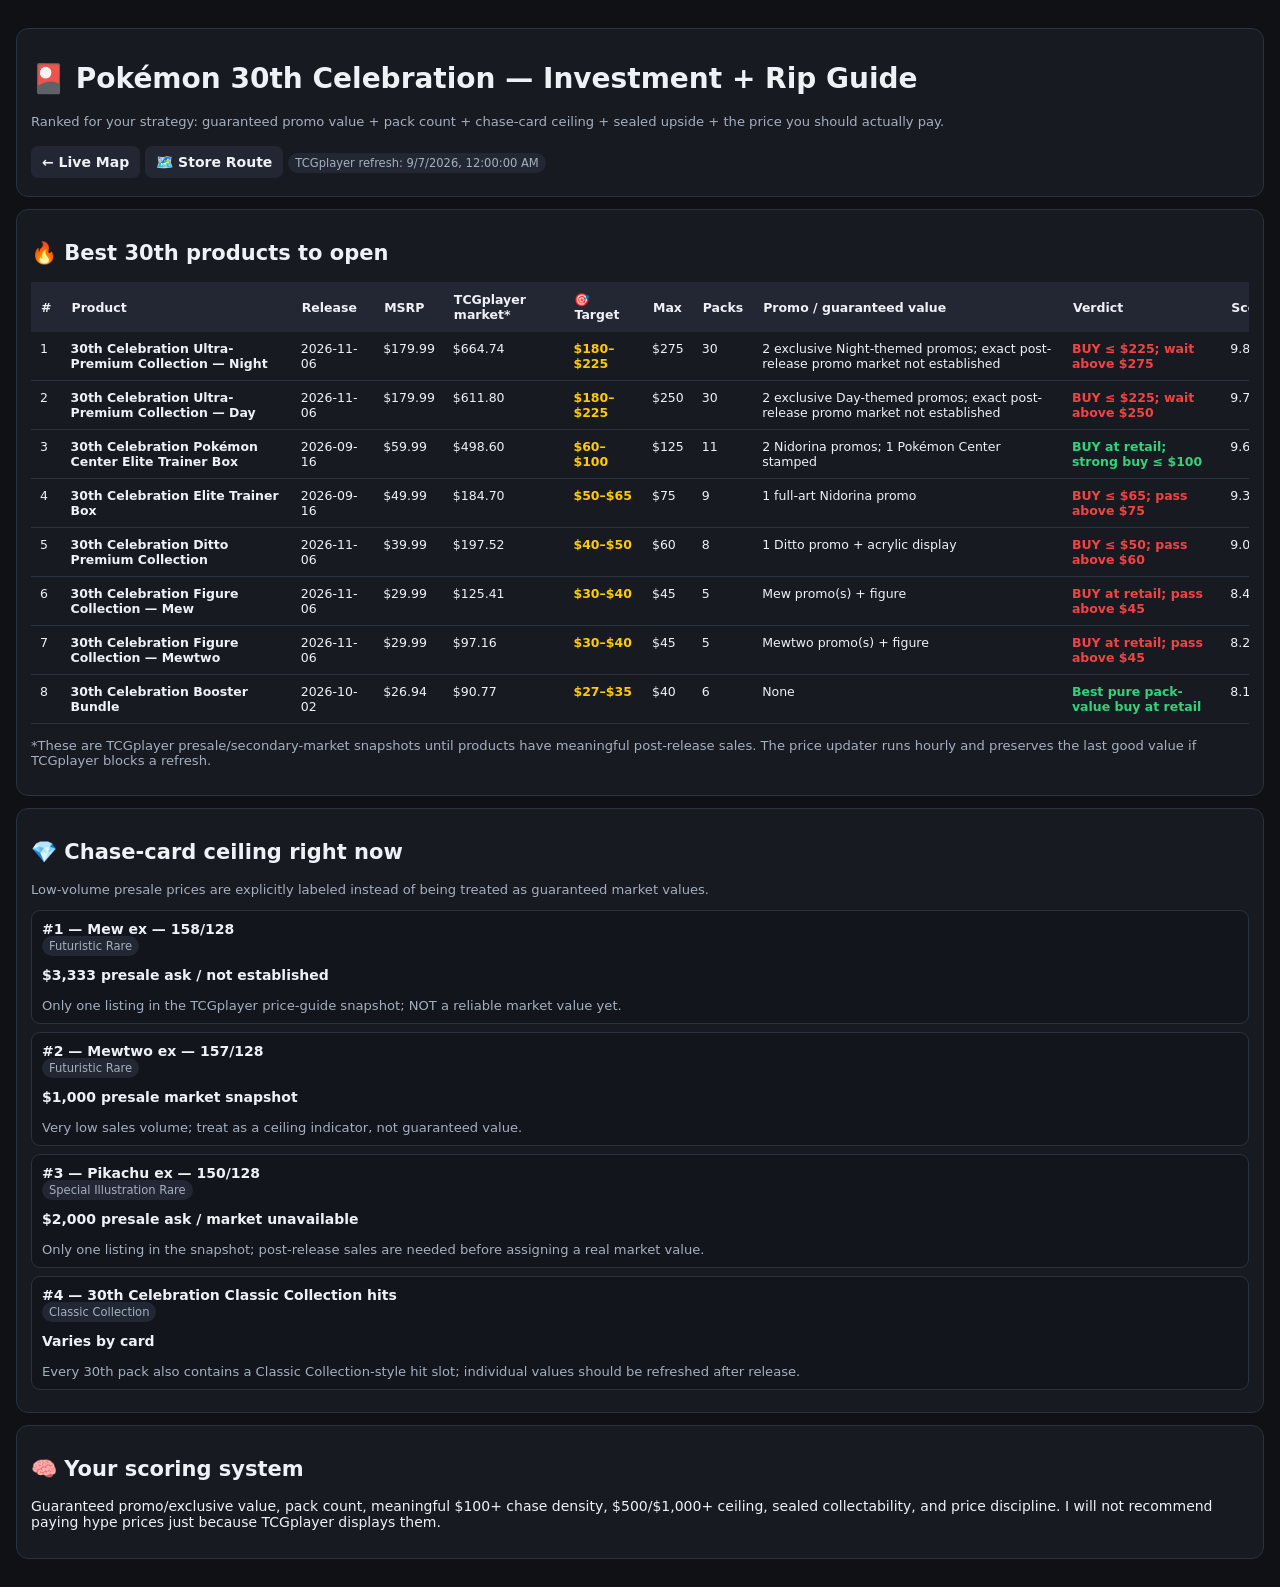
==== docs/30th.html @ bbcc0ae9 "Update map navigation and 30th investment guide" ====
<!doctype html><html lang="en"><head><meta charset="utf-8"><meta name="viewport" content="width=device-width,initial-scale=1"><title>Pokémon 30th Celebration Buying Guide</title><style>:root{--bg:#0f1115;--panel:#171a21;--line:#2a3140;--text:#eef1f6;--muted:#a6afbe;--gold:#ffcb05;--green:#34d27b;--red:#f04444}*{box-sizing:border-box}body{margin:0;font:14px system-ui;background:var(--bg);color:var(--text)}main{max-width:1500px;margin:auto;padding:16px}.card{background:var(--panel);border:1px solid var(--line);border-radius:12px;padding:14px;margin:12px 0}.sub{color:var(--muted);font-size:.82rem}.btn{display:inline-block;padding:8px 11px;margin:4px 5px 4px 0;border-radius:7px;background:var(--gold);color:#151515;text-decoration:none;font-weight:800}.secondary{background:#222733;color:var(--text)}.scroll{overflow:auto}table{width:100%;min-width:1250px;border-collapse:collapse;font-size:12.5px}th{background:#222733;padding:10px;text-align:left}td{padding:9px;border-bottom:1px solid var(--line);vertical-align:top}.target{color:var(--gold);font-weight:900}.good{color:var(--green);font-weight:800}.bad{color:var(--red);font-weight:800}.pill{background:#222733;color:var(--muted);padding:3px 7px;border-radius:99px;font-size:.72rem}.hit{background:#12151c;border:1px solid var(--line);border-radius:9px;padding:10px;margin:8px 0}@media(max-width:700px){main{padding:10px}}</style></head><body><main><div class="card"><h1>🎴 Pokémon 30th Celebration — Investment + Rip Guide</h1><p class="sub">Ranked for your strategy: guaranteed promo value + pack count + chase-card ceiling + sealed upside + the price you should actually pay.</p><a class="btn secondary" href="index.html">← Live Map</a><a class="btn secondary" href="route.html">🗺️ Store Route</a><span id="updated" class="pill"></span></div><div class="card"><h2>🔥 Best 30th products to open</h2><div class="scroll"><table><thead><tr><th>#</th><th>Product</th><th>Release</th><th>MSRP</th><th>TCGplayer market*</th><th>🎯 Target</th><th>Max</th><th>Packs</th><th>Promo / guaranteed value</th><th>Verdict</th><th>Score</th></tr></thead><tbody id="products"></tbody></table></div><p class="sub">*These are TCGplayer presale/secondary-market snapshots until products have meaningful post-release sales. The price updater runs hourly and preserves the last good value if TCGplayer blocks a refresh.</p></div><div class="card"><h2>💎 Chase-card ceiling right now</h2><p class="sub">Low-volume presale prices are explicitly labeled instead of being treated as guaranteed market values.</p><div id="hits"></div></div><div class="card"><h2>🧠 Your scoring system</h2><p>Guaranteed promo/exclusive value, pack count, meaningful $100+ chase density, $500/$1,000+ ceiling, sealed collectability, and price discipline. I will not recommend paying hype prices just because TCGplayer displays them.</p></div></main><script>fetch('30th_prices.json?ts='+Date.now()).then(r=>r.json()).then(d=>{document.getElementById('updated').textContent='TCGplayer refresh: '+new Date(d.updated_at).toLocaleString();document.getElementById('products').innerHTML=(d.products||[]).map((p,i)=>{const m=p.market==null?'—':'$'+p.market.toFixed(2);const c=(p.verdict||'').includes('pass')||((p.verdict||'').includes('wait'))?'bad':'good';return '<tr><td>'+(i+1)+'</td><td><b>'+p.name+'</b></td><td>'+p.release+'</td><td>$'+p.msrp.toFixed(2)+'</td><td>'+m+'</td><td class="target">'+p.target_buy+'</td><td>$'+p.max_buy+'</td><td>'+p.packs+'</td><td>'+p.promo+'</td><td class="'+c+'">'+p.verdict+'</td><td>'+p.score.toFixed(1)+'/10</td></tr>'}).join('');document.getElementById('hits').innerHTML=(d.hits||[]).map(h=>'<div class="hit"><b>#'+h.rank+' — '+h.name+'</b><br><span class="pill">'+h.rarity+'</span><p><b>'+h.tcg_value+'</b></p><span class="sub">'+h.note+'</span></div>').join('')}).catch(()=>document.getElementById('products').innerHTML='<tr><td colspan="11">Could not load live price data. Refresh once.</td></tr>')</script></body></html>
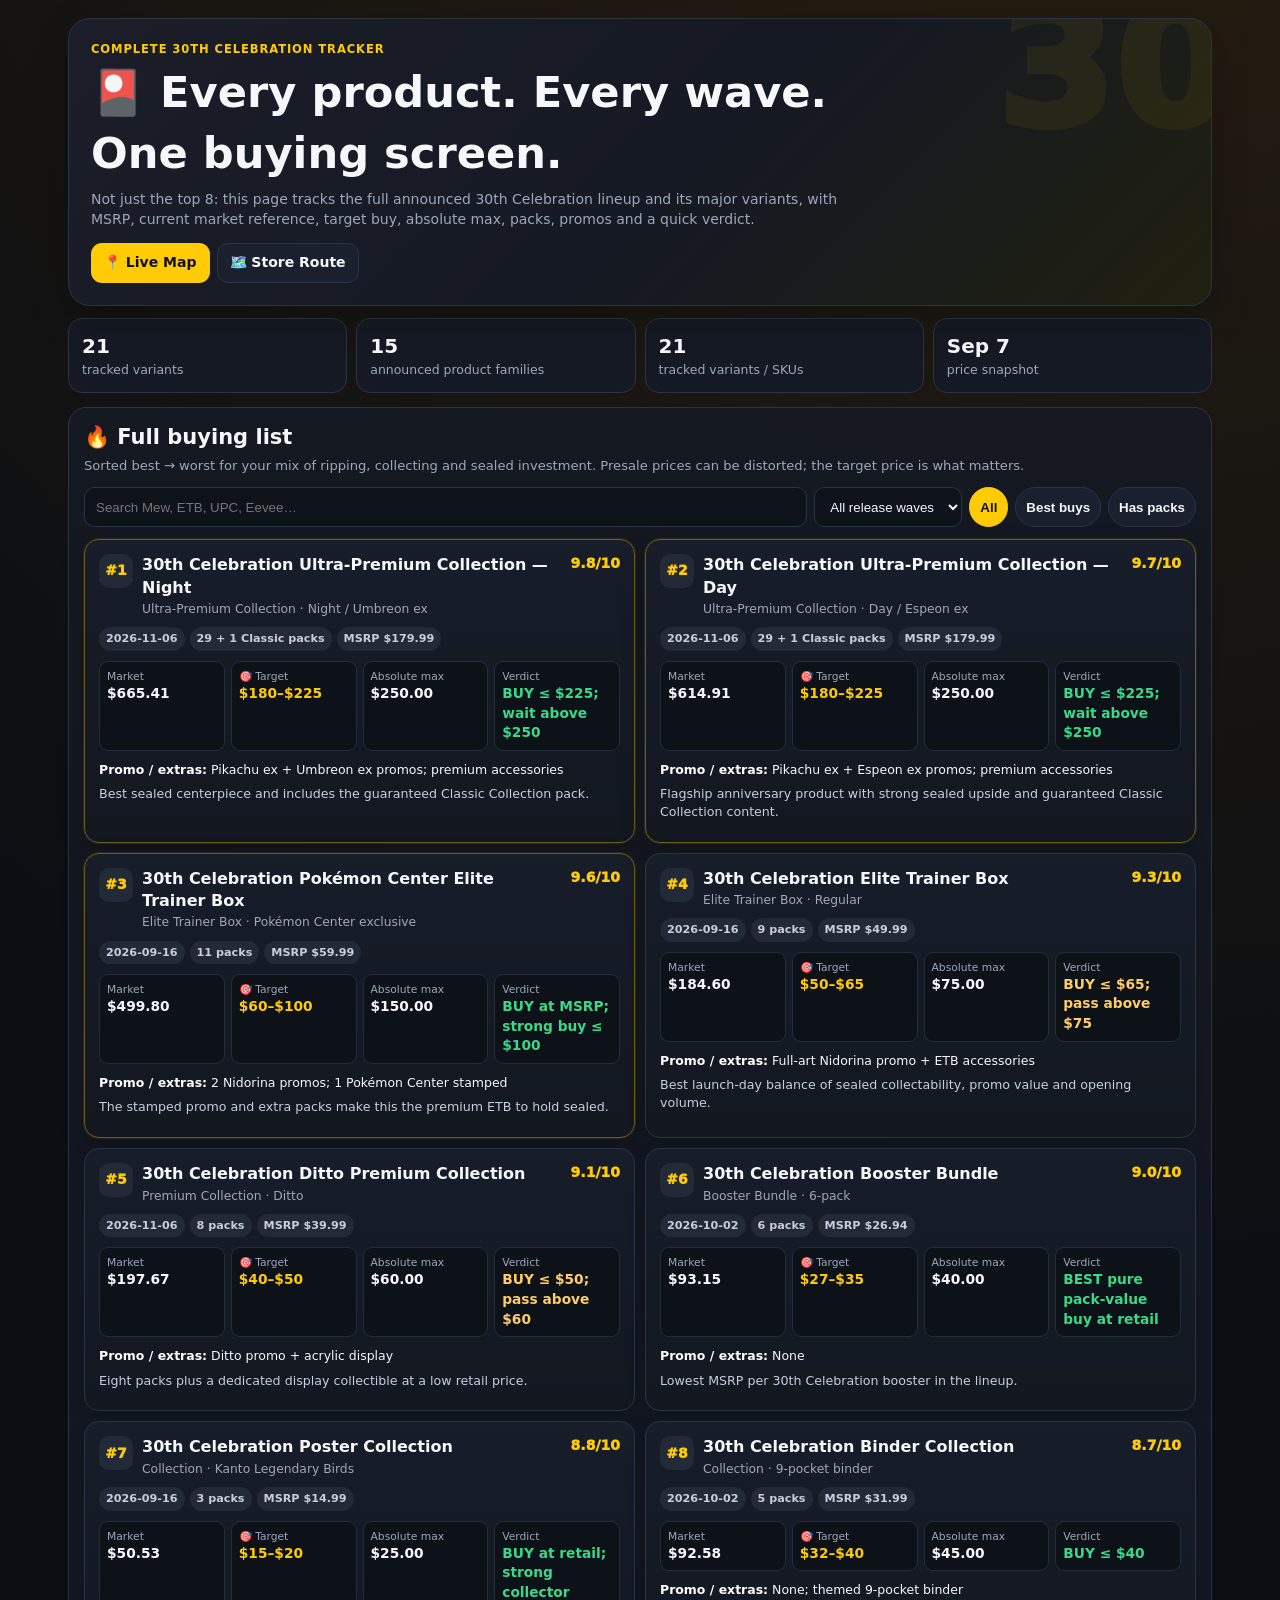
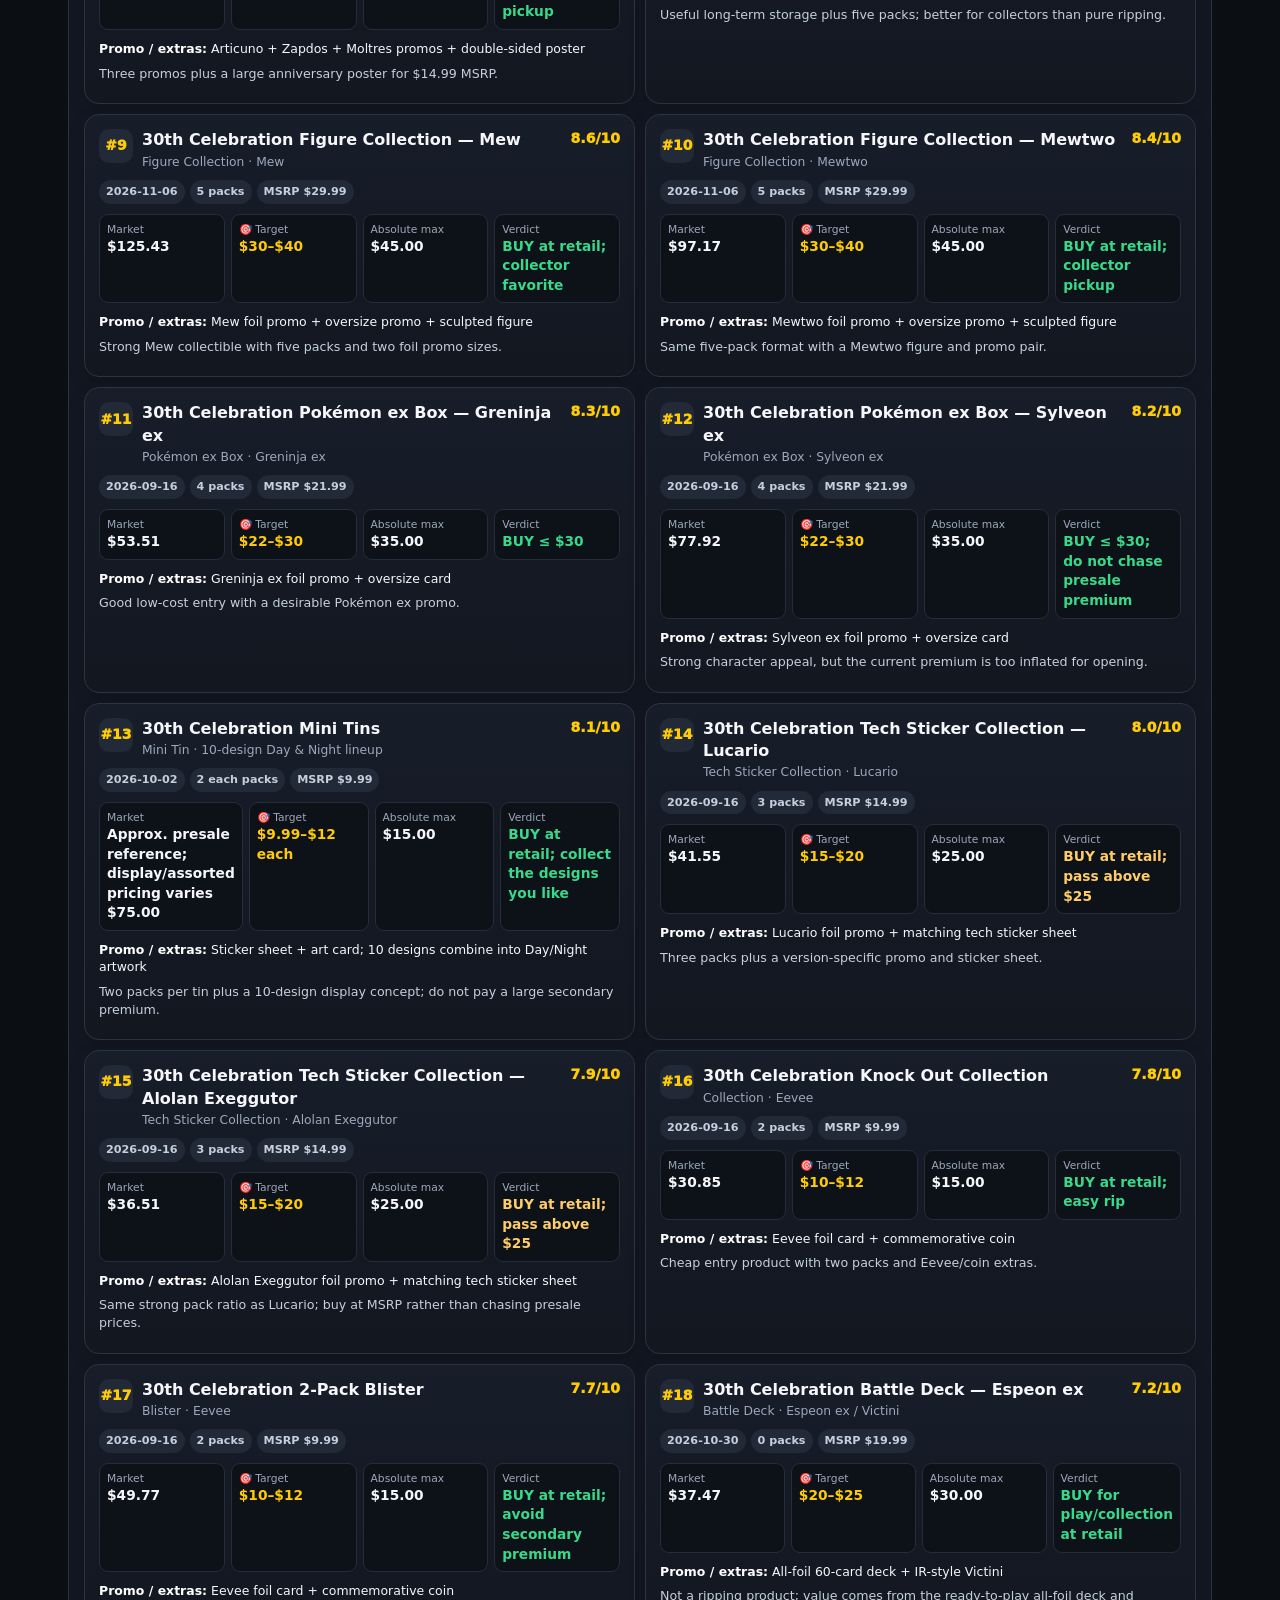
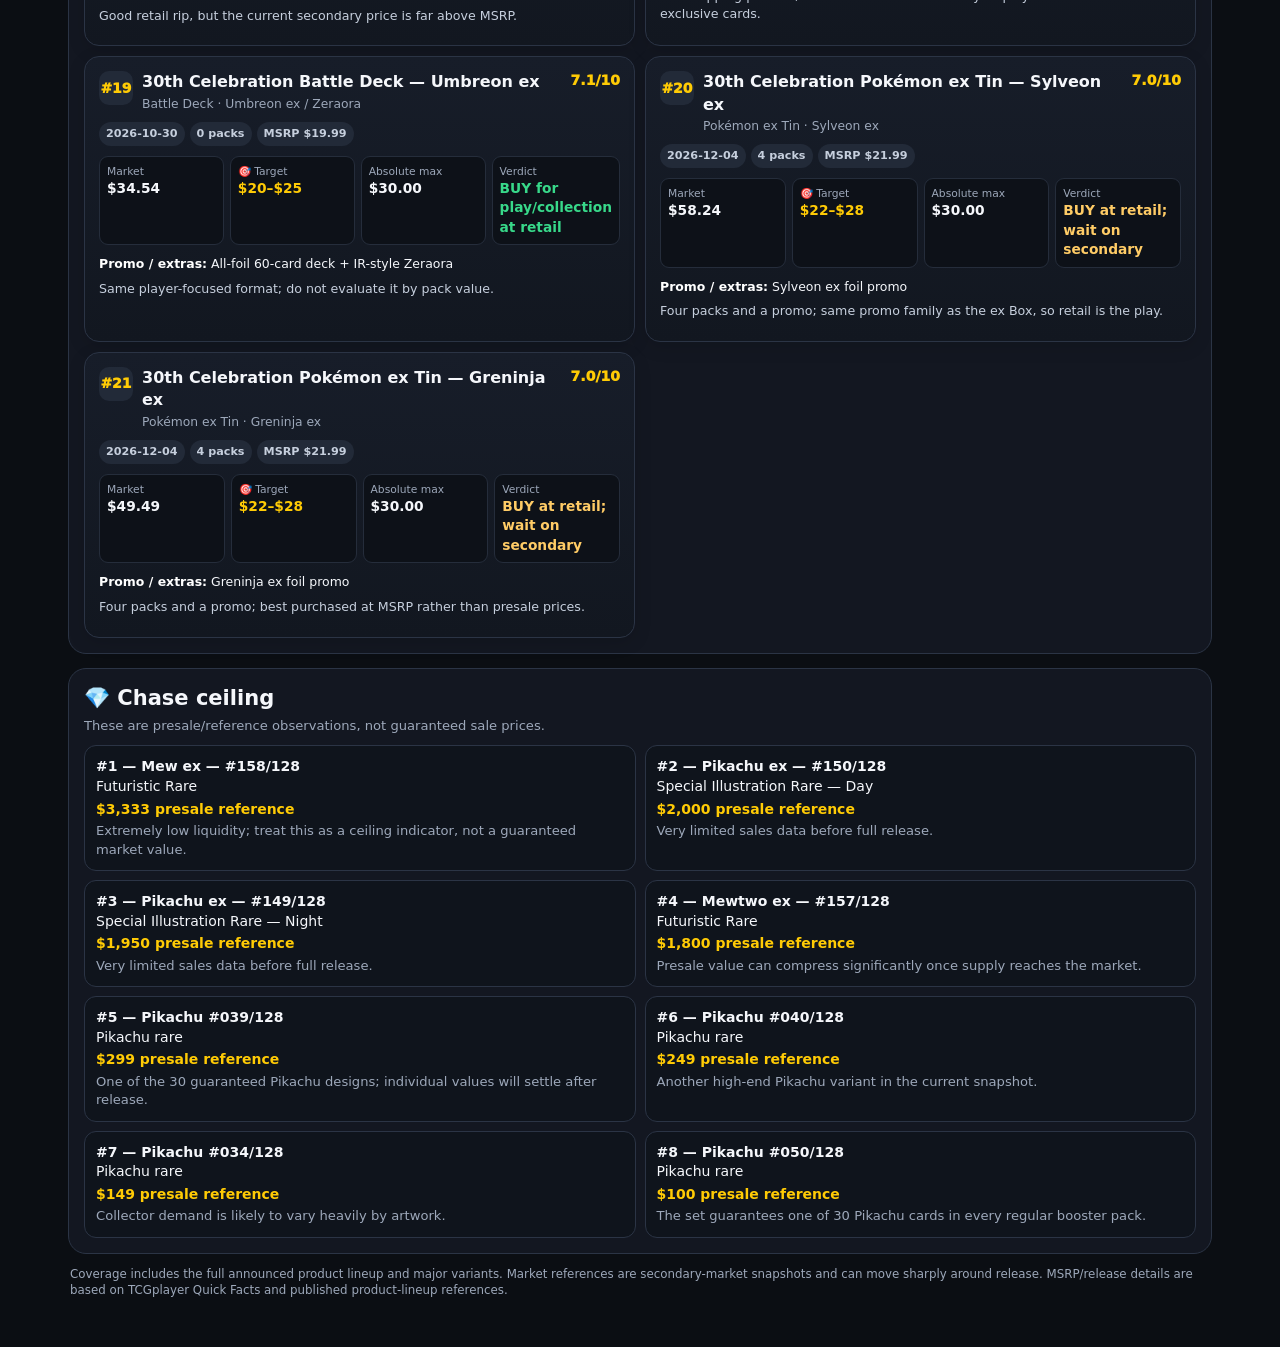
==== commit d7c6d5d1: "Redesign 30th guide with full product lineup" ====
--- a/docs/30th.html
+++ b/docs/30th.html
@@ -1 +1,29 @@
-<!doctype html><html lang="en"><head><meta charset="utf-8"><meta name="viewport" content="width=device-width,initial-scale=1"><title>Pokémon 30th Celebration Buying Guide</title><style>:root{--bg:#0f1115;--panel:#171a21;--line:#2a3140;--text:#eef1f6;--muted:#a6afbe;--gold:#ffcb05;--green:#34d27b;--red:#f04444}*{box-sizing:border-box}body{margin:0;font:14px system-ui;background:var(--bg);color:var(--text)}main{max-width:1500px;margin:auto;padding:16px}.card{background:var(--panel);border:1px solid var(--line);border-radius:12px;padding:14px;margin:12px 0}.sub{color:var(--muted);font-size:.82rem}.btn{display:inline-block;padding:8px 11px;margin:4px 5px 4px 0;border-radius:7px;background:var(--gold);color:#151515;text-decoration:none;font-weight:800}.secondary{background:#222733;color:var(--text)}.scroll{overflow:auto}table{width:100%;min-width:1250px;border-collapse:collapse;font-size:12.5px}th{background:#222733;padding:10px;text-align:left}td{padding:9px;border-bottom:1px solid var(--line);vertical-align:top}.target{color:var(--gold);font-weight:900}.good{color:var(--green);font-weight:800}.bad{color:var(--red);font-weight:800}.pill{background:#222733;color:var(--muted);padding:3px 7px;border-radius:99px;font-size:.72rem}.hit{background:#12151c;border:1px solid var(--line);border-radius:9px;padding:10px;margin:8px 0}@media(max-width:700px){main{padding:10px}}</style></head><body><main><div class="card"><h1>🎴 Pokémon 30th Celebration — Investment + Rip Guide</h1><p class="sub">Ranked for your strategy: guaranteed promo value + pack count + chase-card ceiling + sealed upside + the price you should actually pay.</p><a class="btn secondary" href="index.html">← Live Map</a><a class="btn secondary" href="route.html">🗺️ Store Route</a><span id="updated" class="pill"></span></div><div class="card"><h2>🔥 Best 30th products to open</h2><div class="scroll"><table><thead><tr><th>#</th><th>Product</th><th>Release</th><th>MSRP</th><th>TCGplayer market*</th><th>🎯 Target</th><th>Max</th><th>Packs</th><th>Promo / guaranteed value</th><th>Verdict</th><th>Score</th></tr></thead><tbody id="products"></tbody></table></div><p class="sub">*These are TCGplayer presale/secondary-market snapshots until products have meaningful post-release sales. The price updater runs hourly and preserves the last good value if TCGplayer blocks a refresh.</p></div><div class="card"><h2>💎 Chase-card ceiling right now</h2><p class="sub">Low-volume presale prices are explicitly labeled instead of being treated as guaranteed market values.</p><div id="hits"></div></div><div class="card"><h2>🧠 Your scoring system</h2><p>Guaranteed promo/exclusive value, pack count, meaningful $100+ chase density, $500/$1,000+ ceiling, sealed collectability, and price discipline. I will not recommend paying hype prices just because TCGplayer displays them.</p></div></main><script>fetch('30th_prices.json?ts='+Date.now()).then(r=>r.json()).then(d=>{document.getElementById('updated').textContent='TCGplayer refresh: '+new Date(d.updated_at).toLocaleString();document.getElementById('products').innerHTML=(d.products||[]).map((p,i)=>{const m=p.market==null?'—':'$'+p.market.toFixed(2);const c=(p.verdict||'').includes('pass')||((p.verdict||'').includes('wait'))?'bad':'good';return '<tr><td>'+(i+1)+'</td><td><b>'+p.name+'</b></td><td>'+p.release+'</td><td>$'+p.msrp.toFixed(2)+'</td><td>'+m+'</td><td class="target">'+p.target_buy+'</td><td>$'+p.max_buy+'</td><td>'+p.packs+'</td><td>'+p.promo+'</td><td class="'+c+'">'+p.verdict+'</td><td>'+p.score.toFixed(1)+'/10</td></tr>'}).join('');document.getElementById('hits').innerHTML=(d.hits||[]).map(h=>'<div class="hit"><b>#'+h.rank+' — '+h.name+'</b><br><span class="pill">'+h.rarity+'</span><p><b>'+h.tcg_value+'</b></p><span class="sub">'+h.note+'</span></div>').join('')}).catch(()=>document.getElementById('products').innerHTML='<tr><td colspan="11">Could not load live price data. Refresh once.</td></tr>')</script></body></html>+<!doctype html>
+<html lang="en">
+<head>
+<meta charset="utf-8"><meta name="viewport" content="width=device-width,initial-scale=1">
+<title>Pokémon 30th Celebration — Complete Guide</title>
+<style>
+:root{--bg:#0b0e13;--panel:#141923;--panel2:#1a202d;--line:#2b3445;--text:#f5f7fb;--muted:#9da8ba;--gold:#ffcb05;--green:#38d98a;--blue:#78a9ff;--shadow:0 12px 35px rgba(0,0,0,.25)}
+*{box-sizing:border-box}body{margin:0;background:radial-gradient(circle at 85% -10%,#2b2010 0,#0b0e13 34%),var(--bg);color:var(--text);font:14px/1.4 system-ui,-apple-system,"Segoe UI",sans-serif}main{max-width:1180px;margin:auto;padding:18px}.hero{background:linear-gradient(135deg,#1b1e28,#151923 55%,#20200f);border:1px solid var(--line);border-radius:22px;padding:22px;box-shadow:var(--shadow);position:relative;overflow:hidden}.hero:after{content:"30";position:absolute;right:-20px;top:-35px;font-size:170px;font-weight:1000;color:rgba(255,203,5,.06);line-height:1}.eyebrow{color:var(--gold);font-weight:900;letter-spacing:.08em;text-transform:uppercase;font-size:.72rem}.hero h1{font-size:clamp(1.65rem,5vw,2.7rem);margin:5px 0 7px;max-width:760px}.hero p{color:var(--muted);max-width:780px;margin:0 0 14px}.nav{display:flex;flex-wrap:wrap;gap:7px}.btn{display:inline-flex;align-items:center;justify-content:center;border:1px solid transparent;border-radius:11px;padding:9px 12px;text-decoration:none;font-weight:900;cursor:pointer;background:var(--gold);color:#111}.btn.secondary{background:var(--panel2);color:var(--text);border-color:var(--line)}.stats{display:grid;grid-template-columns:repeat(4,1fr);gap:9px;margin:12px 0}.stat{background:var(--panel);border:1px solid var(--line);border-radius:14px;padding:13px}.stat b{display:block;font-size:1.25rem}.stat span{color:var(--muted);font-size:.78rem}.section{margin-top:14px;background:rgba(20,25,35,.9);border:1px solid var(--line);border-radius:18px;padding:15px}.section h2{margin:0 0 4px}.sub{color:var(--muted);font-size:.82rem}.controls{display:flex;flex-wrap:wrap;gap:7px;margin:12px 0}.controls input,.controls select{min-height:40px;background:#0e1219;color:var(--text);border:1px solid var(--line);border-radius:10px;padding:0 11px}.controls input{flex:1;min-width:190px}.chip{border:1px solid var(--line);background:var(--panel2);color:var(--text);border-radius:999px;padding:7px 10px;cursor:pointer;font-weight:800}.chip.active{background:var(--gold);color:#111;border-color:var(--gold)}.grid{display:grid;grid-template-columns:repeat(2,minmax(0,1fr));gap:10px}.product{background:linear-gradient(180deg,#171d29,#121720);border:1px solid var(--line);border-radius:15px;padding:14px;box-shadow:0 5px 18px rgba(0,0,0,.12)}.product.best{border-color:#6d5b14;box-shadow:0 0 0 1px rgba(255,203,5,.1),0 8px 25px rgba(0,0,0,.18)}.top{display:flex;gap:9px;align-items:flex-start}.rank{min-width:34px;height:34px;border-radius:10px;background:#222a38;display:grid;place-items:center;font-weight:1000;color:var(--gold)}.product h3{margin:0;font-size:1rem}.variant{color:var(--muted);font-size:.77rem;margin-top:2px}.badges{display:flex;flex-wrap:wrap;gap:5px;margin:9px 0}.badge{background:#222a38;color:#c6cfdd;border-radius:999px;padding:4px 7px;font-size:.7rem;font-weight:800}.score{margin-left:auto;color:var(--gold);font-weight:1000;white-space:nowrap}.prices{display:grid;grid-template-columns:repeat(4,1fr);gap:6px;margin:10px 0}.price{background:#0d1118;border:1px solid #252d3b;border-radius:9px;padding:7px}.price span{display:block;color:var(--muted);font-size:.67rem}.price b{font-size:.86rem}.target b{color:var(--gold)}.good{color:var(--green);font-weight:900}.warn{color:#ffcc66;font-weight:900}.why{color:#c6cfdd;font-size:.79rem;margin:7px 0}.promo{font-size:.78rem}.promo b{color:#fff}.empty{padding:30px;text-align:center;color:var(--muted)}.hits{display:grid;grid-template-columns:repeat(2,minmax(0,1fr));gap:9px}.hit{background:#0f141c;border:1px solid var(--line);border-radius:12px;padding:11px}.hit b{display:block}.hit strong{display:block;color:var(--gold);margin:3px 0}.footer{color:var(--muted);font-size:.74rem;margin:12px 2px 30px}
+@media(max-width:760px){main{padding:10px}.stats{grid-template-columns:repeat(2,1fr)}.grid,.hits{grid-template-columns:1fr}.prices{grid-template-columns:repeat(2,1fr)}.hero{padding:17px}.section{padding:12px}.score{font-size:.82rem}}
+</style>
+</head>
+<body>
+<main>
+<section class="hero"><div class="eyebrow">Complete 30th Celebration Tracker</div><h1>🎴 Every product. Every wave. One buying screen.</h1><p>Not just the top 8: this page tracks the full announced 30th Celebration lineup and its major variants, with MSRP, current market reference, target buy, absolute max, packs, promos and a quick verdict.</p><div class="nav"><a class="btn" href="index.html">📍 Live Map</a><a class="btn secondary" href="route.html">🗺️ Store Route</a></div></section>
+<section class="stats"><div class="stat"><b id="count">—</b><span>tracked variants</span></div><div class="stat"><b>15</b><span>announced product families</span></div><div class="stat"><b>21</b><span>tracked variants / SKUs</span></div><div class="stat"><b id="updated">—</b><span>price snapshot</span></div></section>
+<section class="section"><h2>🔥 Full buying list</h2><div class="sub">Sorted best → worst for your mix of ripping, collecting and sealed investment. Presale prices can be distorted; the target price is what matters.</div><div class="controls"><input id="search" placeholder="Search Mew, ETB, UPC, Eevee…"><select id="wave"><option value="all">All release waves</option><option value="2026-09-16">Sep 16</option><option value="2026-10-02">Oct 2</option><option value="2026-10-30">Oct 30</option><option value="2026-11-06">Nov 6</option><option value="2026-12-04">Dec 4</option></select><button class="chip active" data-filter="all">All</button><button class="chip" data-filter="buy">Best buys</button><button class="chip" data-filter="packs">Has packs</button></div><div id="products" class="grid"><div class="empty">Loading the complete 30th lineup…</div></div></section>
+<section class="section"><h2>💎 Chase ceiling</h2><div class="sub">These are presale/reference observations, not guaranteed sale prices.</div><div id="hits" class="hits" style="margin-top:10px"></div></section>
+<div class="footer">Coverage includes the full announced product lineup and major variants. Market references are secondary-market snapshots and can move sharply around release. MSRP/release details are based on TCGplayer Quick Facts and published product-lineup references.</div>
+</main>
+<script>
+const money=v=>v==null?'—':('$'+Number(v).toFixed(2));
+const esc=s=>String(s??'').replace(/[&<>"']/g,m=>({'&':'&amp;','<':'&lt;','>':'&gt;','"':'&quot;',"'":'&#39;'}[m]));
+let data={products:[],hits:[]},filter='all';
+function render(){const q=document.getElementById('search').value.trim().toLowerCase(),wave=document.getElementById('wave').value;const products=data.products.filter(p=>{const text=[p.name,p.family,p.variant,p.promo,p.verdict,p.why].join(' ').toLowerCase();return(!q||text.includes(q))&&(wave==='all'||p.release===wave)&&(filter==='all'||(filter==='buy'&&p.score>=8.5)||(filter==='packs'&&Number(p.packs)>0));});document.getElementById('count').textContent=data.products.length;document.getElementById('products').innerHTML=products.length?products.map(p=>{const marketText=p.market_note?esc(p.market_note)+' '+money(p.market):money(p.market);const best=p.score>=9.5?' best':'';const verdict=(p.verdict||'').toLowerCase();const vclass=verdict.includes('pass')||verdict.includes('wait on')?'warn':'good';return `<article class="product${best}"><div class="top"><div class="rank">#${esc(p.rank)}</div><div style="flex:1"><h3>${esc(p.name)}</h3><div class="variant">${esc(p.family)} · ${esc(p.variant)}</div></div><div class="score">${Number(p.score).toFixed(1)}/10</div></div><div class="badges"><span class="badge">${esc(p.release)}</span><span class="badge">${esc(p.packs)} packs</span><span class="badge">MSRP ${money(p.msrp)}</span></div><div class="prices"><div class="price"><span>Market</span><b>${marketText}</b></div><div class="price target"><span>🎯 Target</span><b>${esc(p.target_buy)}</b></div><div class="price"><span>Absolute max</span><b>${money(p.max_buy)}</b></div><div class="price"><span>Verdict</span><b class="${vclass}">${esc(p.verdict)}</b></div></div><div class="promo"><b>Promo / extras:</b> ${esc(p.promo)}</div><div class="why">${esc(p.why)}</div></article>`;}).join(''):'<div class="empty" style="grid-column:1/-1">No products match those filters.</div>';document.getElementById('hits').innerHTML=(data.hits||[]).map(h=>`<div class="hit"><b>#${esc(h.rank)} — ${esc(h.name)}</b><span>${esc(h.rarity)}</span><strong>${esc(h.tcg_value)}</strong><div class="sub">${esc(h.note)}</div></div>`).join('');}
+async function load(){try{const r=await fetch('./30th_prices.json?ts='+Date.now(),{cache:'no-store'});if(!r.ok)throw new Error('HTTP '+r.status);data=await r.json();document.getElementById('updated').textContent=new Date(data.updated_at).toLocaleDateString('en-US',{month:'short',day:'numeric'});render();}catch(e){document.getElementById('products').innerHTML='<div class="empty" style="grid-column:1/-1">Could not load the 30th product data. Refresh once.</div>';console.error(e)}}
+document.getElementById('search').addEventListener('input',render);document.getElementById('wave').addEventListener('change',render);document.querySelectorAll('[data-filter]').forEach(b=>b.addEventListener('click',()=>{document.querySelectorAll('[data-filter]').forEach(x=>x.classList.remove('active'));b.classList.add('active');filter=b.dataset.filter;render()}));load();
+</script>
+</body>
+</html>
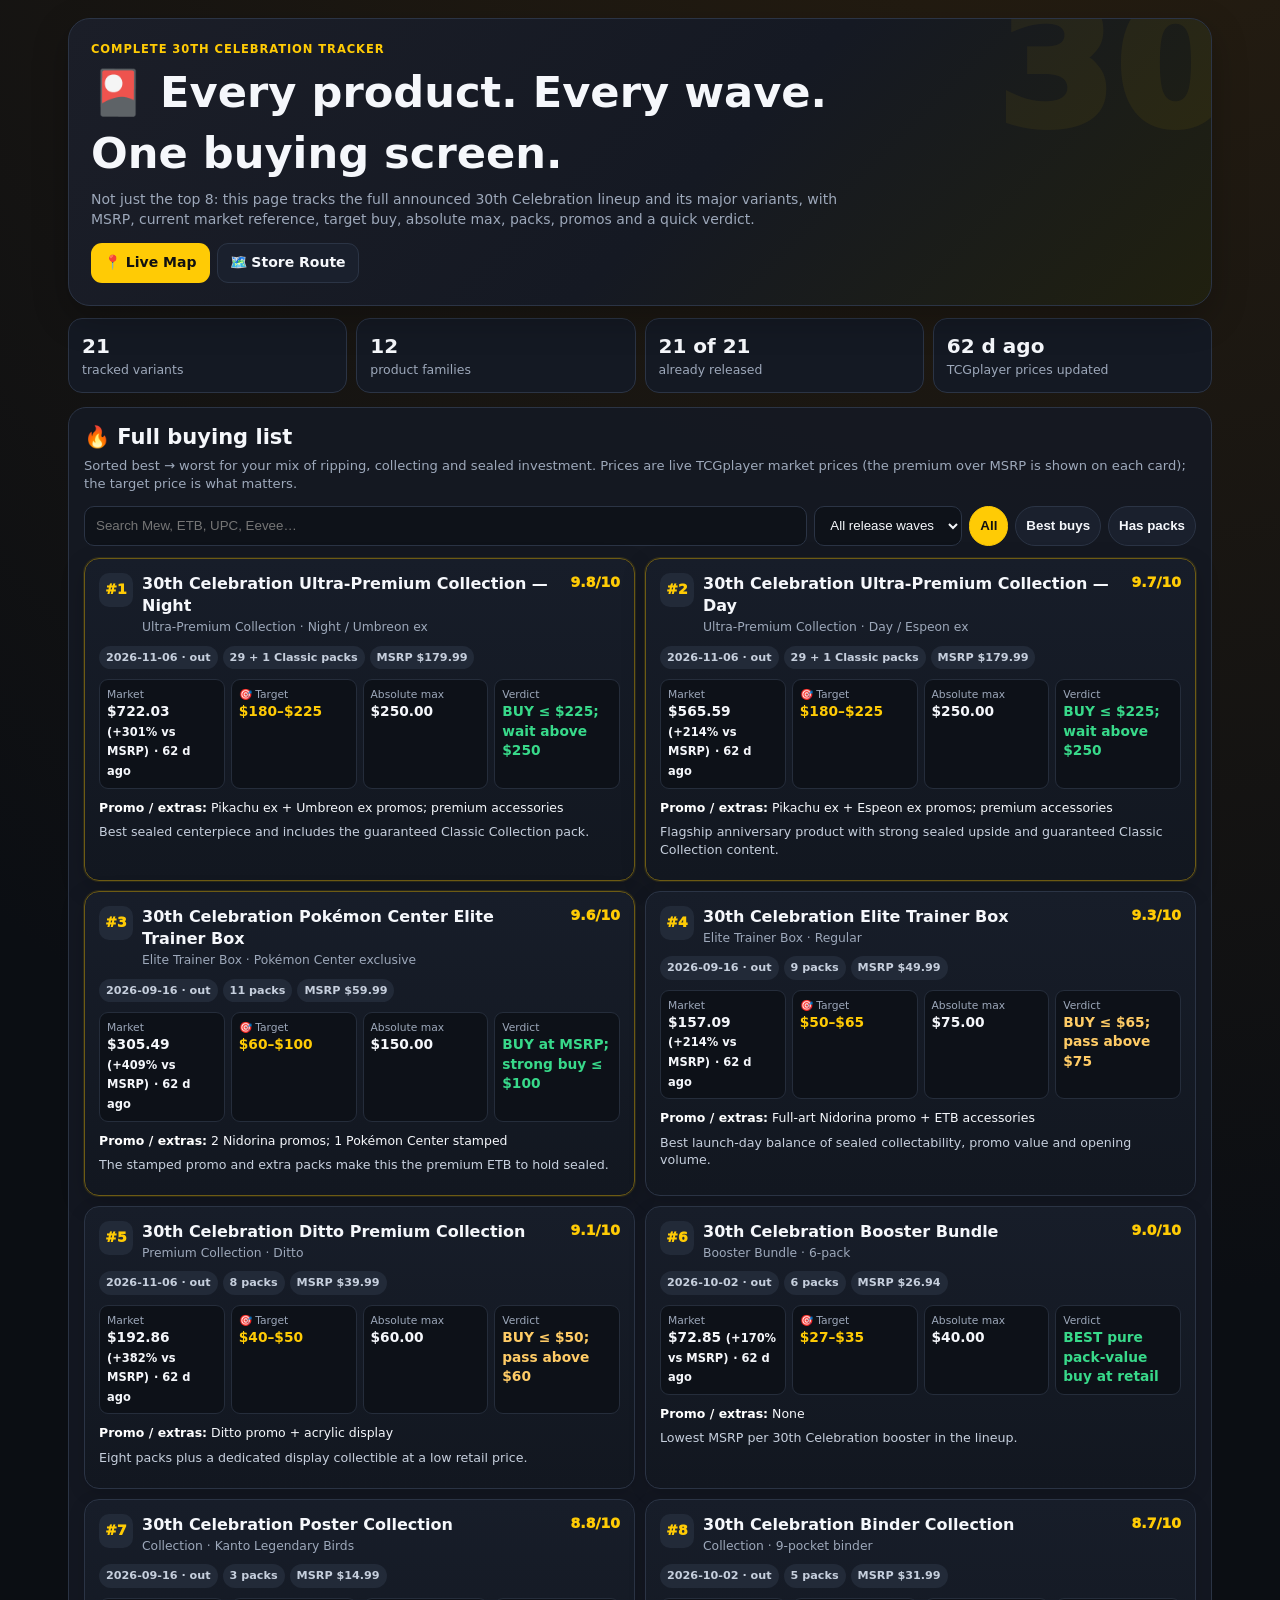
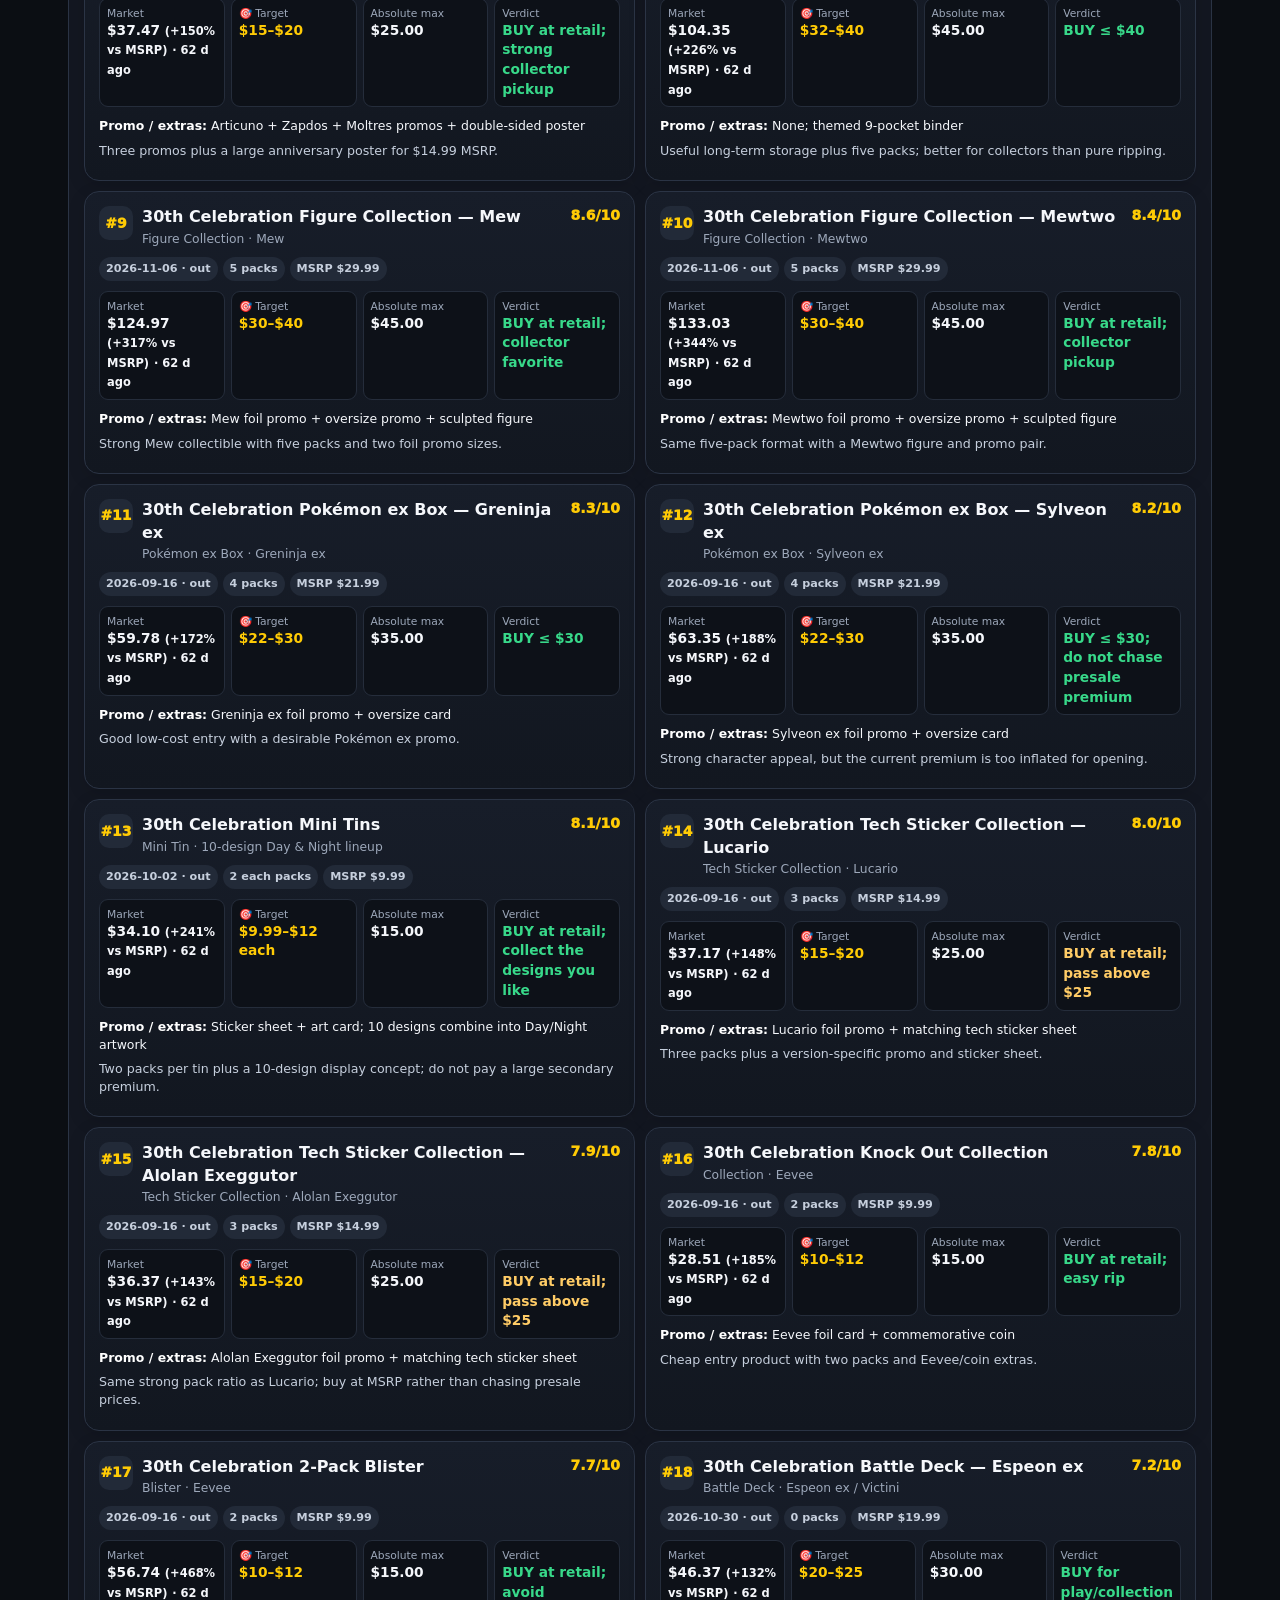
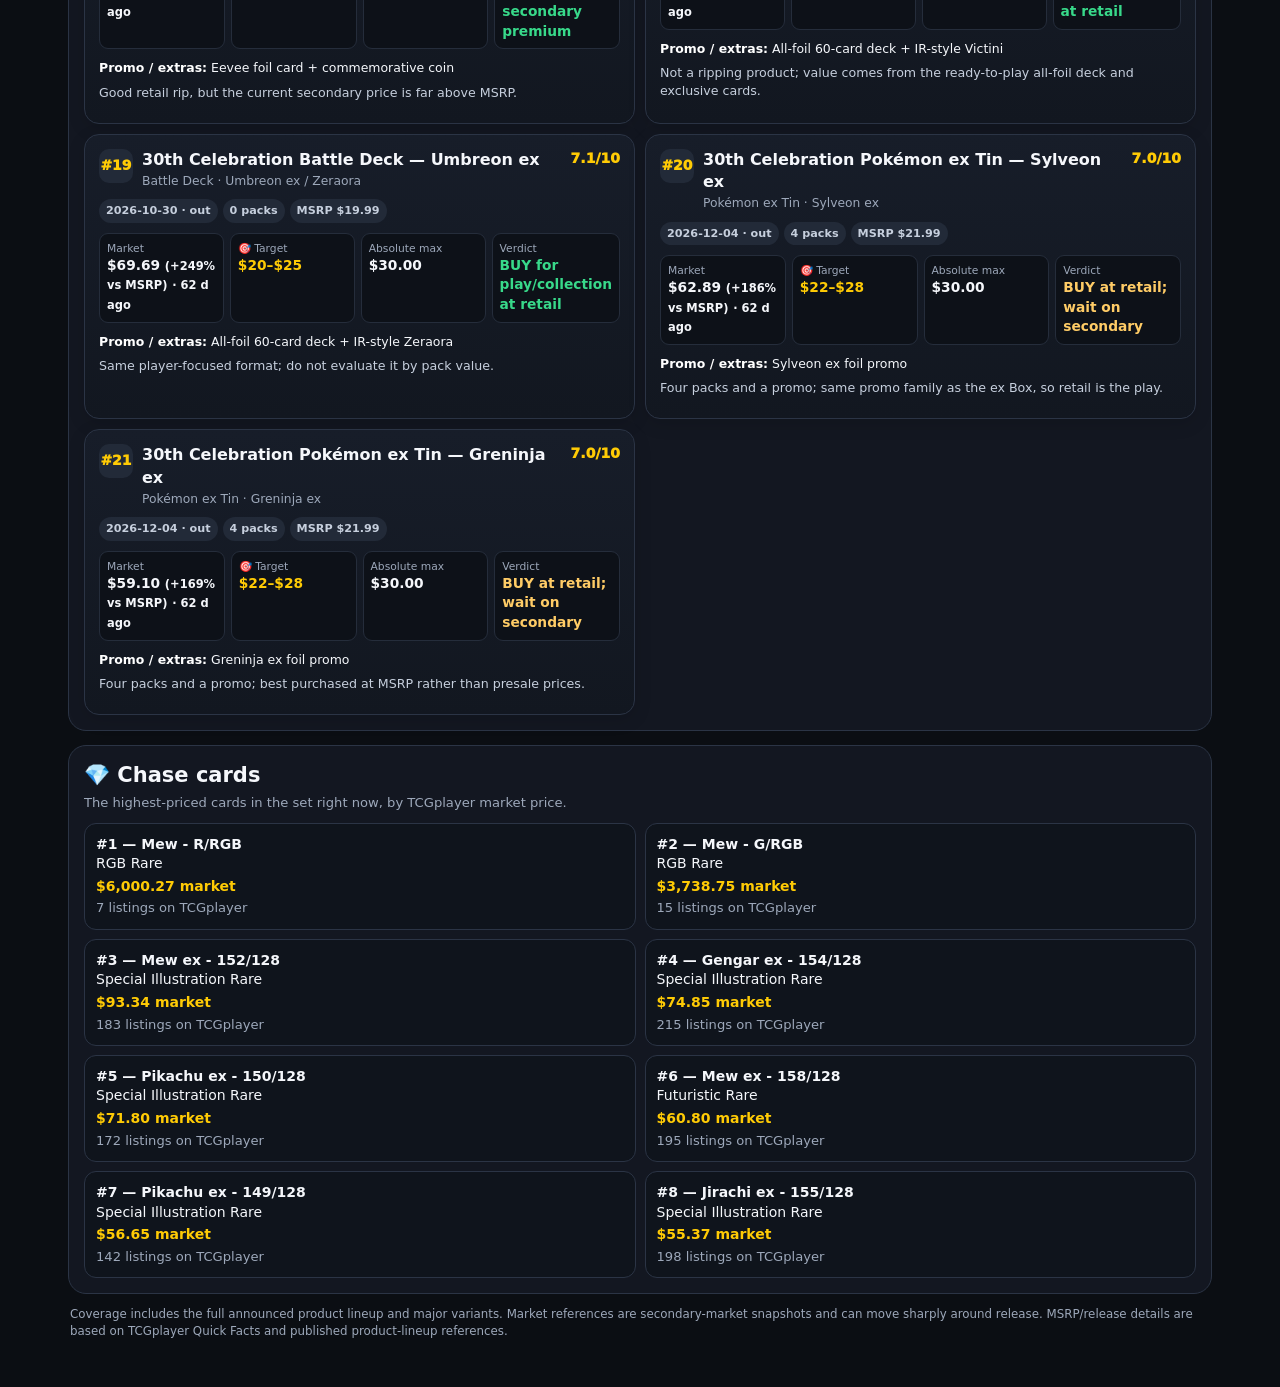
==== commit 42c48b45: "fix: the 30th guide's "live prices" were a Sep 7 snapshot; refresh from real TCGplayer data Over 44 " ====
--- a/docs/30th.html
+++ b/docs/30th.html
@@ -12,17 +12,18 @@
 <body>
 <main>
 <section class="hero"><div class="eyebrow">Complete 30th Celebration Tracker</div><h1>🎴 Every product. Every wave. One buying screen.</h1><p>Not just the top 8: this page tracks the full announced 30th Celebration lineup and its major variants, with MSRP, current market reference, target buy, absolute max, packs, promos and a quick verdict.</p><div class="nav"><a class="btn" href="index.html">📍 Live Map</a><a class="btn secondary" href="route.html">🗺️ Store Route</a></div></section>
-<section class="stats"><div class="stat"><b id="count">—</b><span>tracked variants</span></div><div class="stat"><b>15</b><span>announced product families</span></div><div class="stat"><b>21</b><span>tracked variants / SKUs</span></div><div class="stat"><b id="updated">—</b><span>price snapshot</span></div></section>
-<section class="section"><h2>🔥 Full buying list</h2><div class="sub">Sorted best → worst for your mix of ripping, collecting and sealed investment. Presale prices can be distorted; the target price is what matters.</div><div class="controls"><input id="search" placeholder="Search Mew, ETB, UPC, Eevee…"><select id="wave"><option value="all">All release waves</option><option value="2026-09-16">Sep 16</option><option value="2026-10-02">Oct 2</option><option value="2026-10-30">Oct 30</option><option value="2026-11-06">Nov 6</option><option value="2026-12-04">Dec 4</option></select><button class="chip active" data-filter="all">All</button><button class="chip" data-filter="buy">Best buys</button><button class="chip" data-filter="packs">Has packs</button></div><div id="products" class="grid"><div class="empty">Loading the complete 30th lineup…</div></div></section>
-<section class="section"><h2>💎 Chase ceiling</h2><div class="sub">These are presale/reference observations, not guaranteed sale prices.</div><div id="hits" class="hits" style="margin-top:10px"></div></section>
+<section class="stats"><div class="stat"><b id="count">—</b><span>tracked variants</span></div><div class="stat"><b id="families">—</b><span>product families</span></div><div class="stat"><b id="released">—</b><span>already released</span></div><div class="stat"><b id="updated">—</b><span id="updated-note">TCGplayer prices</span></div></section>
+<section class="section"><h2>🔥 Full buying list</h2><div class="sub">Sorted best → worst for your mix of ripping, collecting and sealed investment. Prices are live TCGplayer market prices (the premium over MSRP is shown on each card); the target price is what matters.</div><div class="controls"><input id="search" placeholder="Search Mew, ETB, UPC, Eevee…"><select id="wave"><option value="all">All release waves</option><option value="2026-09-16">Sep 16</option><option value="2026-10-02">Oct 2</option><option value="2026-10-30">Oct 30</option><option value="2026-11-06">Nov 6</option><option value="2026-12-04">Dec 4</option></select><button class="chip active" data-filter="all">All</button><button class="chip" data-filter="buy">Best buys</button><button class="chip" data-filter="packs">Has packs</button></div><div id="products" class="grid"><div class="empty">Loading the complete 30th lineup…</div></div></section>
+<section class="section"><h2>💎 Chase cards</h2><div class="sub">The highest-priced cards in the set right now, by TCGplayer market price.</div><div id="hits" class="hits" style="margin-top:10px"></div></section>
 <div class="footer">Coverage includes the full announced product lineup and major variants. Market references are secondary-market snapshots and can move sharply around release. MSRP/release details are based on TCGplayer Quick Facts and published product-lineup references.</div>
 </main>
 <script>
 const money=v=>v==null?'—':('$'+Number(v).toFixed(2));
+const ago=iso=>{const t=Date.parse(iso);if(!iso||Number.isNaN(t))return 'unknown';const m=Math.max(0,Math.round((Date.now()-t)/60000));return m<1?'just now':m<60?m+' min ago':m<1440?Math.floor(m/60)+' h ago':Math.floor(m/1440)+' d ago'};
 const esc=s=>String(s??'').replace(/[&<>"']/g,m=>({'&':'&amp;','<':'&lt;','>':'&gt;','"':'&quot;',"'":'&#39;'}[m]));
 let data={products:[],hits:[]},filter='all';
-function render(){const q=document.getElementById('search').value.trim().toLowerCase(),wave=document.getElementById('wave').value;const products=data.products.filter(p=>{const text=[p.name,p.family,p.variant,p.promo,p.verdict,p.why].join(' ').toLowerCase();return(!q||text.includes(q))&&(wave==='all'||p.release===wave)&&(filter==='all'||(filter==='buy'&&p.score>=8.5)||(filter==='packs'&&Number(p.packs)>0));});document.getElementById('count').textContent=data.products.length;document.getElementById('products').innerHTML=products.length?products.map(p=>{const marketText=p.market_note?esc(p.market_note)+' '+money(p.market):money(p.market);const best=p.score>=9.5?' best':'';const verdict=(p.verdict||'').toLowerCase();const vclass=verdict.includes('pass')||verdict.includes('wait on')?'warn':'good';return `<article class="product${best}"><div class="top"><div class="rank">#${esc(p.rank)}</div><div style="flex:1"><h3>${esc(p.name)}</h3><div class="variant">${esc(p.family)} · ${esc(p.variant)}</div></div><div class="score">${Number(p.score).toFixed(1)}/10</div></div><div class="badges"><span class="badge">${esc(p.release)}</span><span class="badge">${esc(p.packs)} packs</span><span class="badge">MSRP ${money(p.msrp)}</span></div><div class="prices"><div class="price"><span>Market</span><b>${marketText}</b></div><div class="price target"><span>🎯 Target</span><b>${esc(p.target_buy)}</b></div><div class="price"><span>Absolute max</span><b>${money(p.max_buy)}</b></div><div class="price"><span>Verdict</span><b class="${vclass}">${esc(p.verdict)}</b></div></div><div class="promo"><b>Promo / extras:</b> ${esc(p.promo)}</div><div class="why">${esc(p.why)}</div></article>`;}).join(''):'<div class="empty" style="grid-column:1/-1">No products match those filters.</div>';document.getElementById('hits').innerHTML=(data.hits||[]).map(h=>`<div class="hit"><b>#${esc(h.rank)} — ${esc(h.name)}</b><span>${esc(h.rarity)}</span><strong>${esc(h.tcg_value)}</strong><div class="sub">${esc(h.note)}</div></div>`).join('');}
-async function load(){try{const r=await fetch('./30th_prices.json?ts='+Date.now(),{cache:'no-store'});if(!r.ok)throw new Error('HTTP '+r.status);data=await r.json();document.getElementById('updated').textContent=new Date(data.updated_at).toLocaleDateString('en-US',{month:'short',day:'numeric'});render();}catch(e){document.getElementById('products').innerHTML='<div class="empty" style="grid-column:1/-1">Could not load the 30th product data. Refresh once.</div>';console.error(e)}}
+function render(){const q=document.getElementById('search').value.trim().toLowerCase(),wave=document.getElementById('wave').value;const products=data.products.filter(p=>{const text=[p.name,p.family,p.variant,p.promo,p.verdict,p.why].join(' ').toLowerCase();return(!q||text.includes(q))&&(wave==='all'||p.release===wave)&&(filter==='all'||(filter==='buy'&&p.score>=8.5)||(filter==='packs'&&Number(p.packs)>0));});document.getElementById('count').textContent=data.products.length;document.getElementById('families').textContent=new Set(data.products.map(p=>p.family)).size;document.getElementById('released').textContent=data.products.filter(p=>p.release<=new Date().toISOString().slice(0,10)).length+' of '+data.products.length;const live=data.status==='live';const stamp=document.getElementById('updated');stamp.textContent=live?ago(data.updated_at):'STALE';stamp.style.color=live?'':'#f04444';document.getElementById('updated-note').textContent=live?'TCGplayer prices updated':('last update '+ago(data.updated_at)+(data.last_error?' · '+data.last_error:''));document.getElementById('products').innerHTML=products.length?products.map(p=>{const premium=p.msrp?Math.round((p.market/p.msrp-1)*100):null;const marketText=money(p.market)+(premium===null?'':' <small>('+(premium>=0?'+':'')+premium+'% vs MSRP)</small>')+(p.market_updated_at?' <small title="'+esc(p.market_updated_at)+'">· '+ago(p.market_updated_at)+'</small>':'');const best=p.score>=9.5?' best':'';const verdict=(p.verdict||'').toLowerCase();const vclass=verdict.includes('pass')||verdict.includes('wait on')?'warn':'good';return `<article class="product${best}"><div class="top"><div class="rank">#${esc(p.rank)}</div><div style="flex:1"><h3>${esc(p.name)}</h3><div class="variant">${esc(p.family)} · ${esc(p.variant)}</div></div><div class="score">${Number(p.score).toFixed(1)}/10</div></div><div class="badges"><span class="badge">${esc(p.release)}${p.release<=new Date().toISOString().slice(0,10)?' · out':' · not out yet'}</span><span class="badge">${esc(p.packs)} packs</span><span class="badge">MSRP ${money(p.msrp)}</span></div><div class="prices"><div class="price"><span>Market</span><b>${marketText}</b></div><div class="price target"><span>🎯 Target</span><b>${esc(p.target_buy)}</b></div><div class="price"><span>Absolute max</span><b>${money(p.max_buy)}</b></div><div class="price"><span>Verdict</span><b class="${vclass}">${esc(p.verdict)}</b></div></div><div class="promo"><b>Promo / extras:</b> ${esc(p.promo)}</div><div class="why">${esc(p.why)}</div></article>`;}).join(''):'<div class="empty" style="grid-column:1/-1">No products match those filters.</div>';document.getElementById('hits').innerHTML=(data.hits||[]).map(h=>`<div class="hit"><b>#${esc(h.rank)} — ${esc(h.name)}</b><span>${esc(h.rarity)}</span><strong>${esc(h.tcg_value)}</strong><div class="sub">${esc(h.note)}</div></div>`).join('');}
+async function load(){try{const r=await fetch('./30th_prices.json?ts='+Date.now(),{cache:'no-store'});if(!r.ok)throw new Error('HTTP '+r.status);data=await r.json();render();}catch(e){document.getElementById('products').innerHTML='<div class="empty" style="grid-column:1/-1">Could not load the 30th product data. Refresh once.</div>';console.error(e)}}
 document.getElementById('search').addEventListener('input',render);document.getElementById('wave').addEventListener('change',render);document.querySelectorAll('[data-filter]').forEach(b=>b.addEventListener('click',()=>{document.querySelectorAll('[data-filter]').forEach(x=>x.classList.remove('active'));b.classList.add('active');filter=b.dataset.filter;render()}));load();
 </script>
 </body>
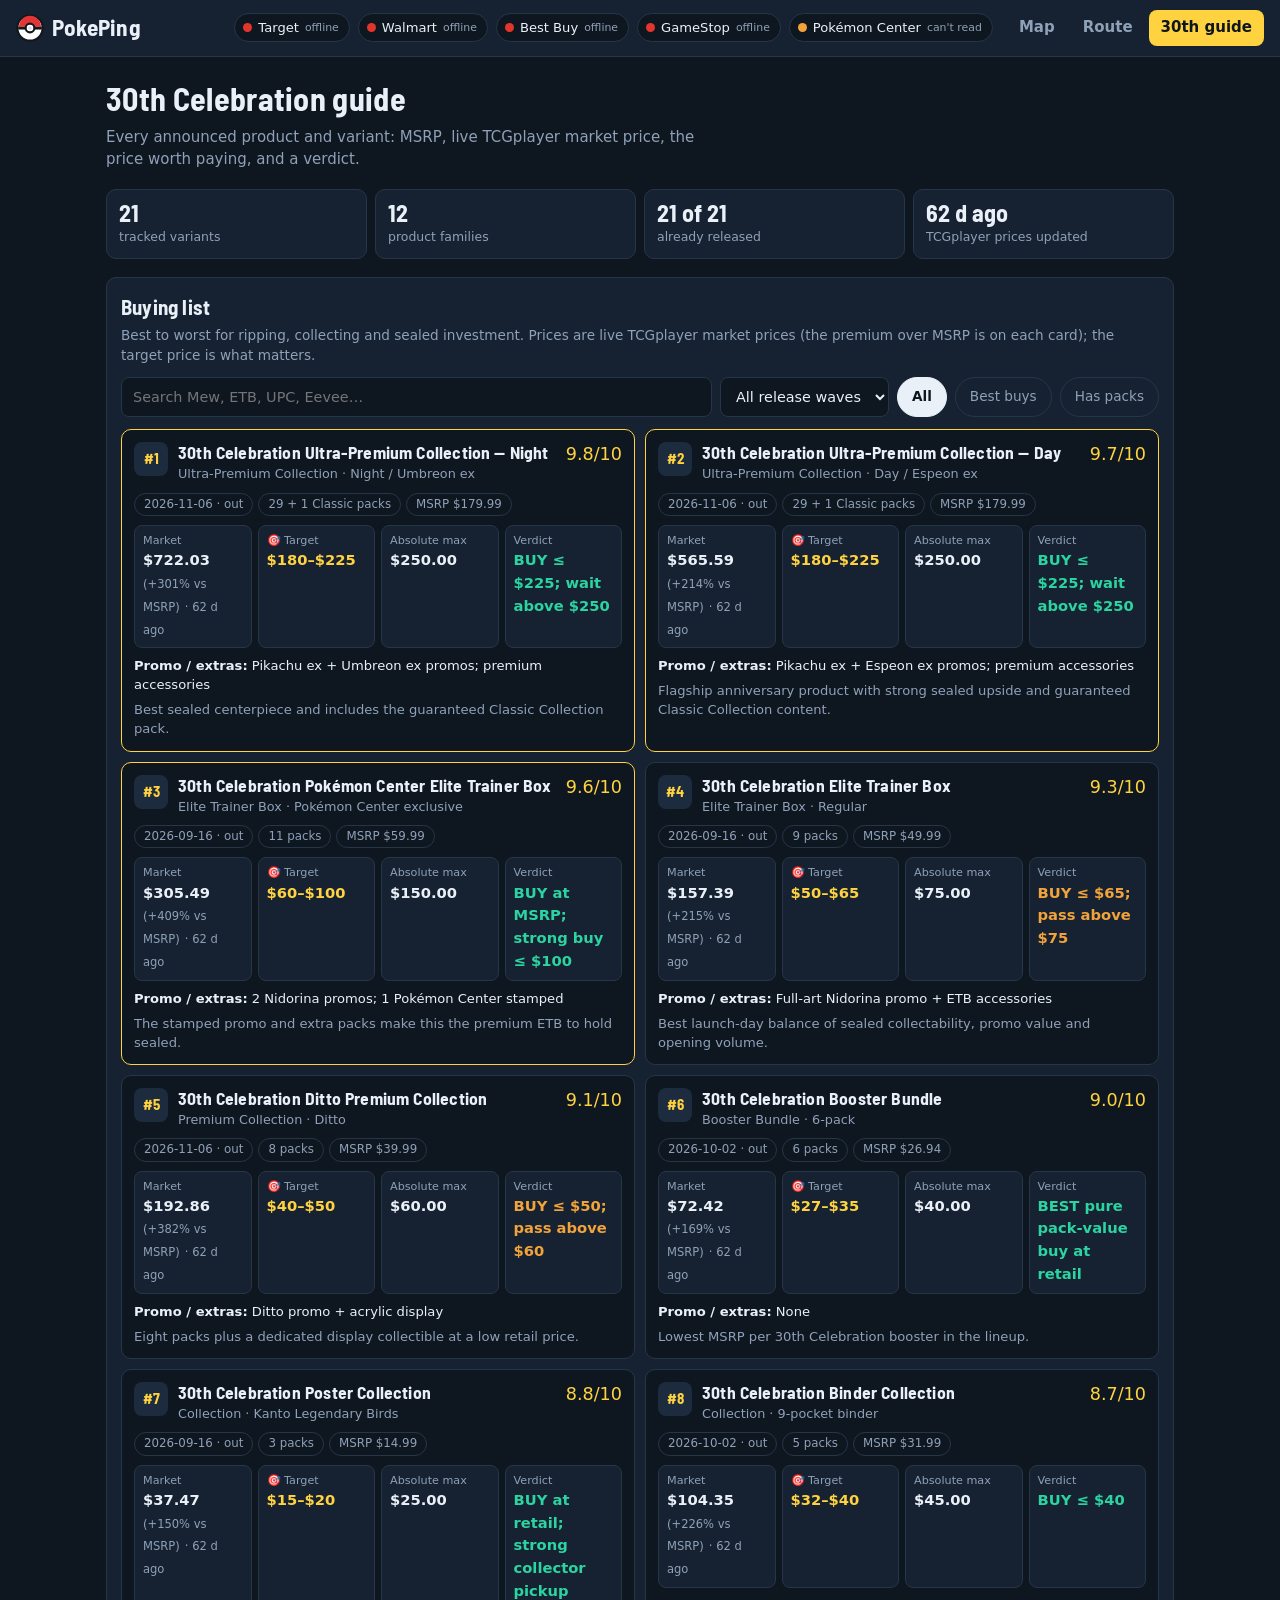
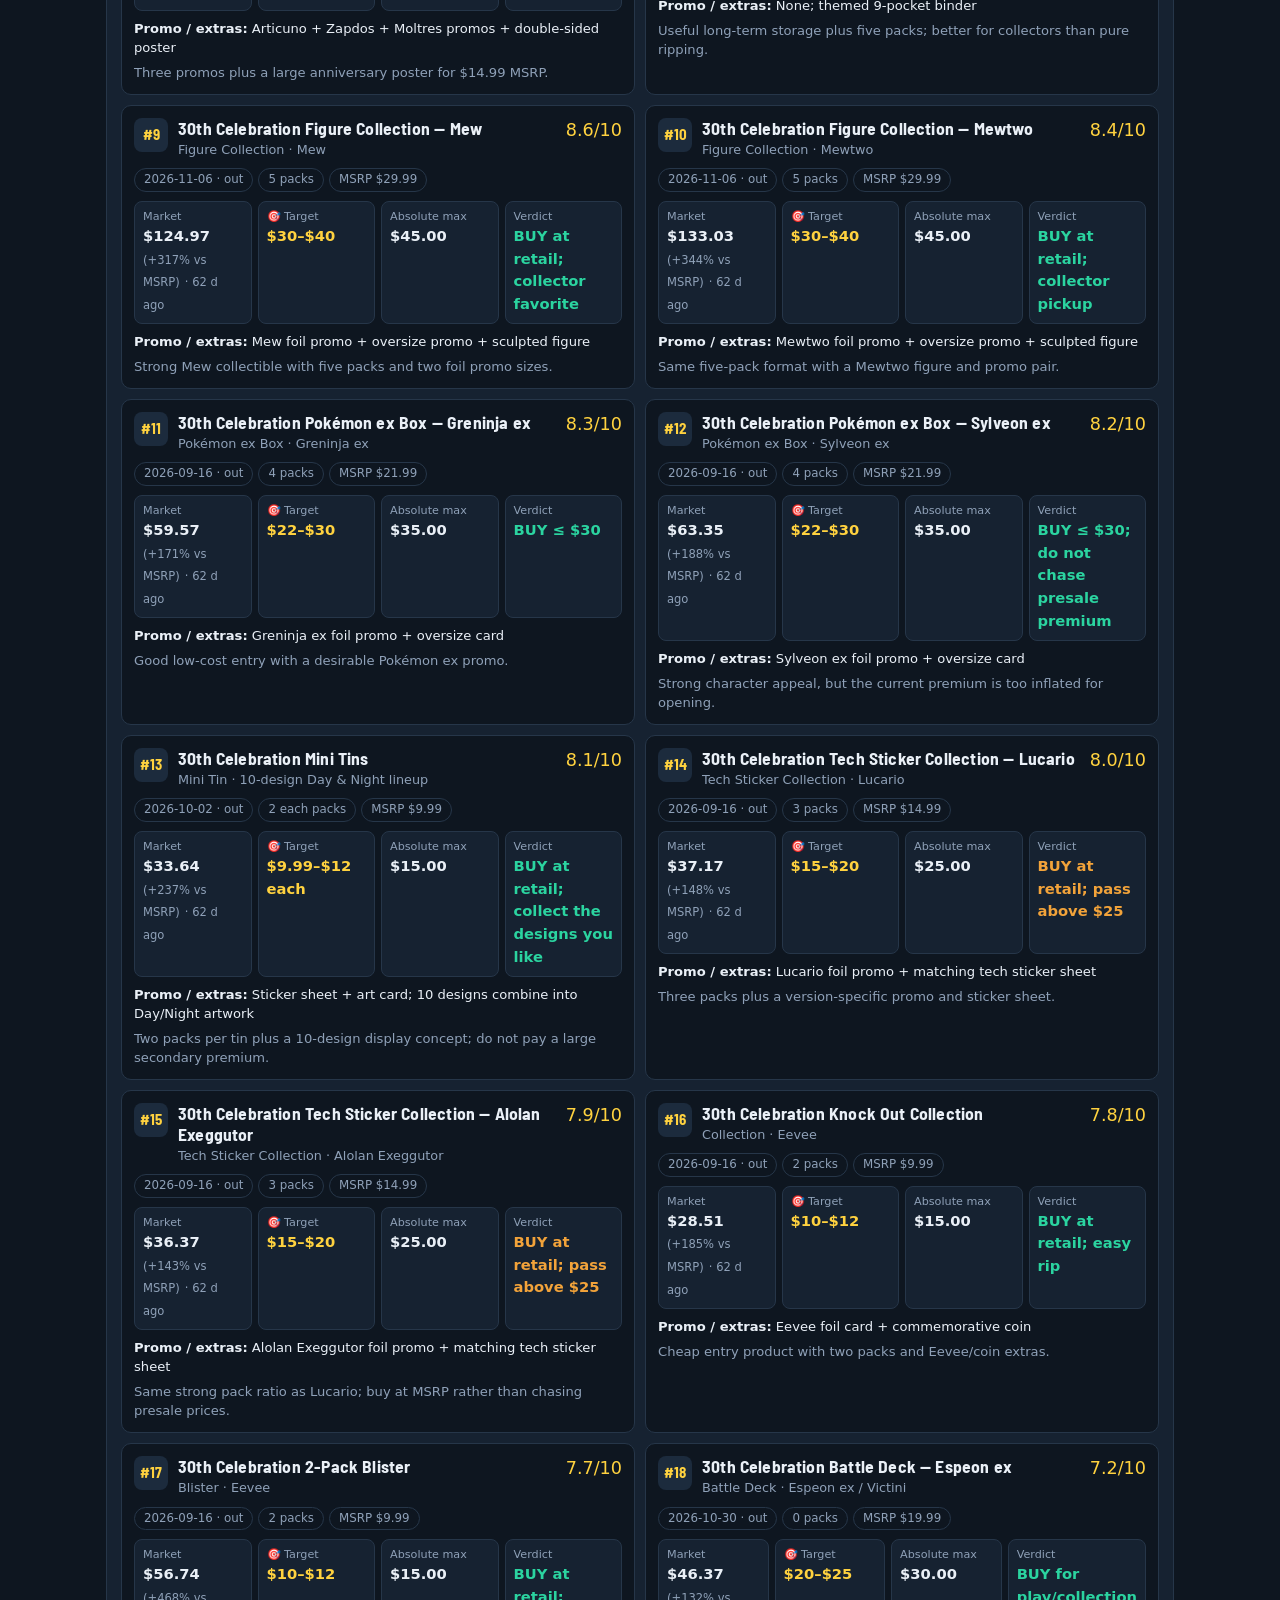
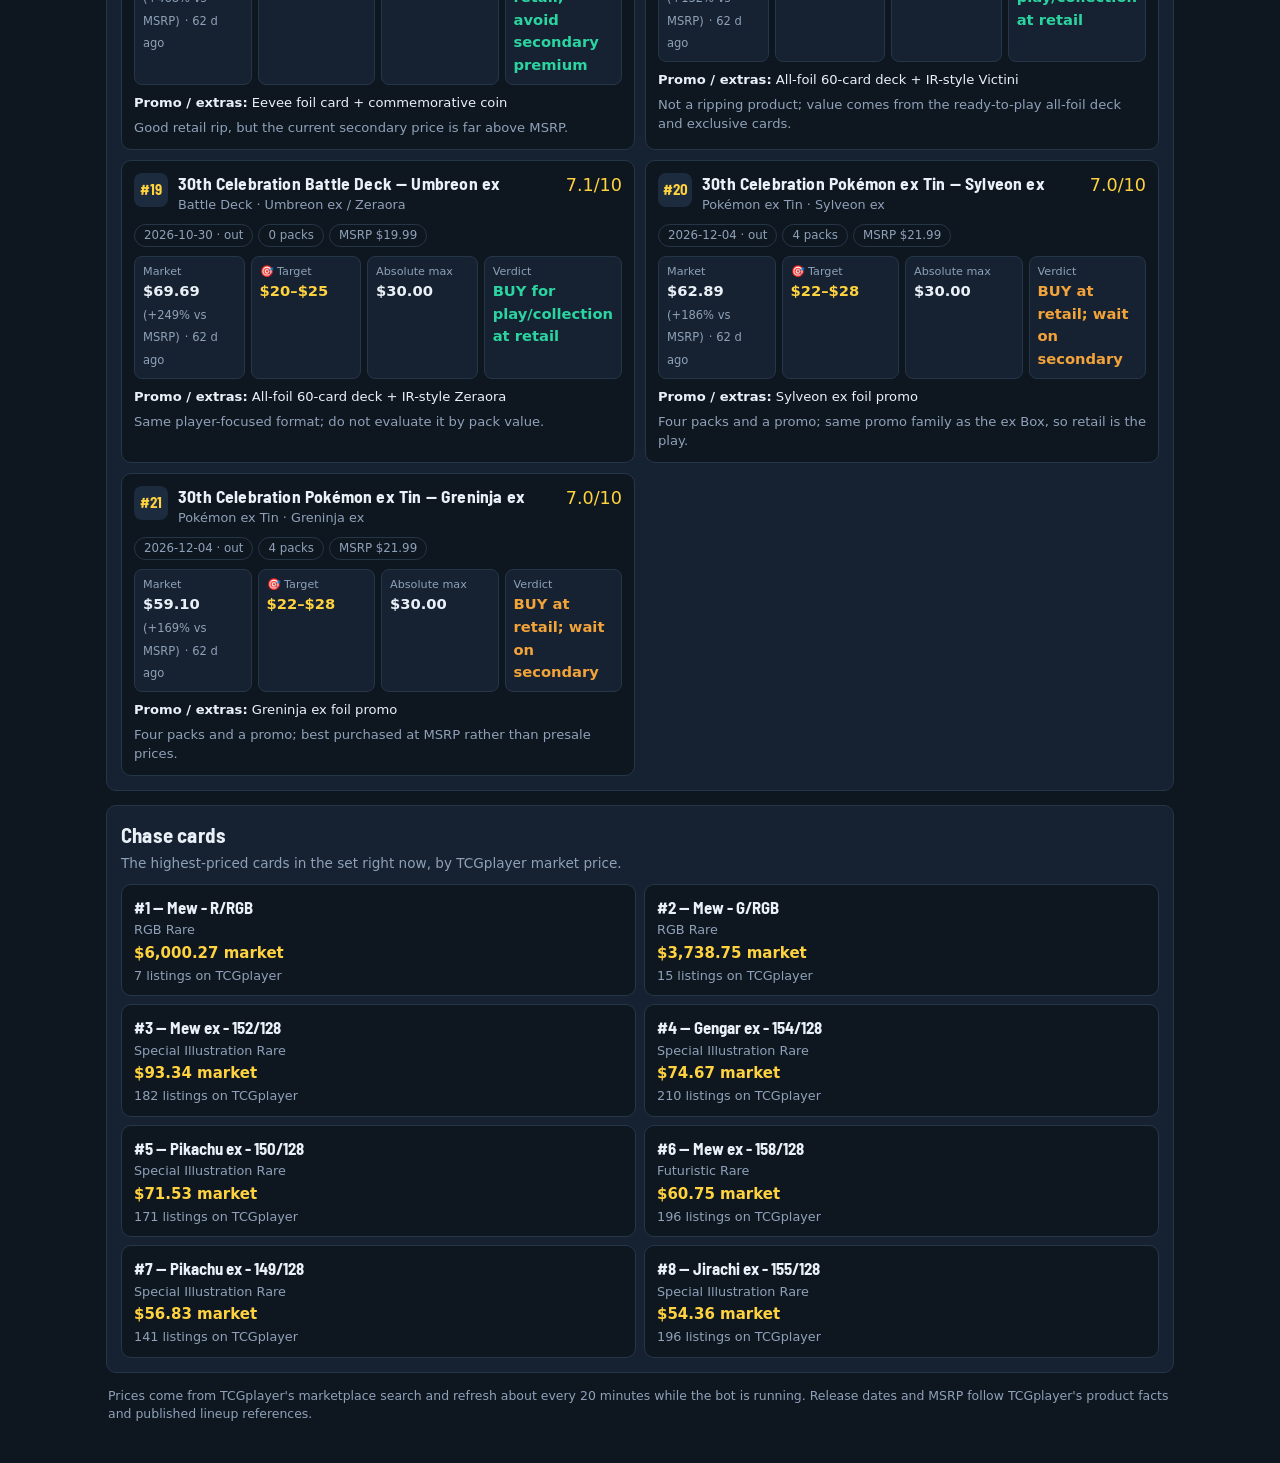
==== commit 635c3e2b: "feat: PokePing site v2 (shared shell, hard-set home, accurate pins, real-time price comparison) - Na" ====
--- a/docs/30th.html
+++ b/docs/30th.html
@@ -1,29 +1,68 @@
 <!doctype html>
 <html lang="en">
 <head>
-<meta charset="utf-8"><meta name="viewport" content="width=device-width,initial-scale=1">
-<title>Pokémon 30th Celebration — Complete Guide</title>
-<style>
-:root{--bg:#0b0e13;--panel:#141923;--panel2:#1a202d;--line:#2b3445;--text:#f5f7fb;--muted:#9da8ba;--gold:#ffcb05;--green:#38d98a;--blue:#78a9ff;--shadow:0 12px 35px rgba(0,0,0,.25)}
-*{box-sizing:border-box}body{margin:0;background:radial-gradient(circle at 85% -10%,#2b2010 0,#0b0e13 34%),var(--bg);color:var(--text);font:14px/1.4 system-ui,-apple-system,"Segoe UI",sans-serif}main{max-width:1180px;margin:auto;padding:18px}.hero{background:linear-gradient(135deg,#1b1e28,#151923 55%,#20200f);border:1px solid var(--line);border-radius:22px;padding:22px;box-shadow:var(--shadow);position:relative;overflow:hidden}.hero:after{content:"30";position:absolute;right:-20px;top:-35px;font-size:170px;font-weight:1000;color:rgba(255,203,5,.06);line-height:1}.eyebrow{color:var(--gold);font-weight:900;letter-spacing:.08em;text-transform:uppercase;font-size:.72rem}.hero h1{font-size:clamp(1.65rem,5vw,2.7rem);margin:5px 0 7px;max-width:760px}.hero p{color:var(--muted);max-width:780px;margin:0 0 14px}.nav{display:flex;flex-wrap:wrap;gap:7px}.btn{display:inline-flex;align-items:center;justify-content:center;border:1px solid transparent;border-radius:11px;padding:9px 12px;text-decoration:none;font-weight:900;cursor:pointer;background:var(--gold);color:#111}.btn.secondary{background:var(--panel2);color:var(--text);border-color:var(--line)}.stats{display:grid;grid-template-columns:repeat(4,1fr);gap:9px;margin:12px 0}.stat{background:var(--panel);border:1px solid var(--line);border-radius:14px;padding:13px}.stat b{display:block;font-size:1.25rem}.stat span{color:var(--muted);font-size:.78rem}.section{margin-top:14px;background:rgba(20,25,35,.9);border:1px solid var(--line);border-radius:18px;padding:15px}.section h2{margin:0 0 4px}.sub{color:var(--muted);font-size:.82rem}.controls{display:flex;flex-wrap:wrap;gap:7px;margin:12px 0}.controls input,.controls select{min-height:40px;background:#0e1219;color:var(--text);border:1px solid var(--line);border-radius:10px;padding:0 11px}.controls input{flex:1;min-width:190px}.chip{border:1px solid var(--line);background:var(--panel2);color:var(--text);border-radius:999px;padding:7px 10px;cursor:pointer;font-weight:800}.chip.active{background:var(--gold);color:#111;border-color:var(--gold)}.grid{display:grid;grid-template-columns:repeat(2,minmax(0,1fr));gap:10px}.product{background:linear-gradient(180deg,#171d29,#121720);border:1px solid var(--line);border-radius:15px;padding:14px;box-shadow:0 5px 18px rgba(0,0,0,.12)}.product.best{border-color:#6d5b14;box-shadow:0 0 0 1px rgba(255,203,5,.1),0 8px 25px rgba(0,0,0,.18)}.top{display:flex;gap:9px;align-items:flex-start}.rank{min-width:34px;height:34px;border-radius:10px;background:#222a38;display:grid;place-items:center;font-weight:1000;color:var(--gold)}.product h3{margin:0;font-size:1rem}.variant{color:var(--muted);font-size:.77rem;margin-top:2px}.badges{display:flex;flex-wrap:wrap;gap:5px;margin:9px 0}.badge{background:#222a38;color:#c6cfdd;border-radius:999px;padding:4px 7px;font-size:.7rem;font-weight:800}.score{margin-left:auto;color:var(--gold);font-weight:1000;white-space:nowrap}.prices{display:grid;grid-template-columns:repeat(4,1fr);gap:6px;margin:10px 0}.price{background:#0d1118;border:1px solid #252d3b;border-radius:9px;padding:7px}.price span{display:block;color:var(--muted);font-size:.67rem}.price b{font-size:.86rem}.target b{color:var(--gold)}.good{color:var(--green);font-weight:900}.warn{color:#ffcc66;font-weight:900}.why{color:#c6cfdd;font-size:.79rem;margin:7px 0}.promo{font-size:.78rem}.promo b{color:#fff}.empty{padding:30px;text-align:center;color:var(--muted)}.hits{display:grid;grid-template-columns:repeat(2,minmax(0,1fr));gap:9px}.hit{background:#0f141c;border:1px solid var(--line);border-radius:12px;padding:11px}.hit b{display:block}.hit strong{display:block;color:var(--gold);margin:3px 0}.footer{color:var(--muted);font-size:.74rem;margin:12px 2px 30px}
-@media(max-width:760px){main{padding:10px}.stats{grid-template-columns:repeat(2,1fr)}.grid,.hits{grid-template-columns:1fr}.prices{grid-template-columns:repeat(2,1fr)}.hero{padding:17px}.section{padding:12px}.score{font-size:.82rem}}
-</style>
+  <meta charset="utf-8">
+  <meta name="viewport" content="width=device-width,initial-scale=1">
+  <title>PokePing · 30th guide</title>
+  <meta name="description" content="Every Pokémon TCG 30th Celebration product with live TCGplayer prices, MSRP, a target buy price and a verdict.">
+  <link rel="icon" href="favicon.svg" type="image/svg+xml">
+  <link rel="preconnect" href="https://fonts.googleapis.com">
+  <link href="https://fonts.googleapis.com/css2?family=Barlow+Semi+Condensed:wght@500;600;700&display=swap" rel="stylesheet">
+  <link rel="stylesheet" href="css/site.css">
+  <link rel="stylesheet" href="css/guide.css">
 </head>
-<body>
-<main>
-<section class="hero"><div class="eyebrow">Complete 30th Celebration Tracker</div><h1>🎴 Every product. Every wave. One buying screen.</h1><p>Not just the top 8: this page tracks the full announced 30th Celebration lineup and its major variants, with MSRP, current market reference, target buy, absolute max, packs, promos and a quick verdict.</p><div class="nav"><a class="btn" href="index.html">📍 Live Map</a><a class="btn secondary" href="route.html">🗺️ Store Route</a></div></section>
-<section class="stats"><div class="stat"><b id="count">—</b><span>tracked variants</span></div><div class="stat"><b id="families">—</b><span>product families</span></div><div class="stat"><b id="released">—</b><span>already released</span></div><div class="stat"><b id="updated">—</b><span id="updated-note">TCGplayer prices</span></div></section>
-<section class="section"><h2>🔥 Full buying list</h2><div class="sub">Sorted best → worst for your mix of ripping, collecting and sealed investment. Prices are live TCGplayer market prices (the premium over MSRP is shown on each card); the target price is what matters.</div><div class="controls"><input id="search" placeholder="Search Mew, ETB, UPC, Eevee…"><select id="wave"><option value="all">All release waves</option><option value="2026-09-16">Sep 16</option><option value="2026-10-02">Oct 2</option><option value="2026-10-30">Oct 30</option><option value="2026-11-06">Nov 6</option><option value="2026-12-04">Dec 4</option></select><button class="chip active" data-filter="all">All</button><button class="chip" data-filter="buy">Best buys</button><button class="chip" data-filter="packs">Has packs</button></div><div id="products" class="grid"><div class="empty">Loading the complete 30th lineup…</div></div></section>
-<section class="section"><h2>💎 Chase cards</h2><div class="sub">The highest-priced cards in the set right now, by TCGplayer market price.</div><div id="hits" class="hits" style="margin-top:10px"></div></section>
-<div class="footer">Coverage includes the full announced product lineup and major variants. Market references are secondary-market snapshots and can move sharply around release. MSRP/release details are based on TCGplayer Quick Facts and published product-lineup references.</div>
-</main>
+<body class="page">
+  <header class="topbar">
+    <a class="brand" href="index.html"><img src="favicon.svg" alt="" width="28" height="28"><span>PokePing</span></a>
+    <div class="lamps" id="lamps" aria-label="Which retailers the bot can currently read"></div>
+    <nav class="nav" aria-label="Pages">
+      <a href="index.html">Map</a>
+      <a href="route.html">Route</a>
+      <a href="30th.html" aria-current="page">30th guide</a>
+    </nav>
+  </header>
+  <main class="content">
+    <section class="intro">
+      <h1>30th Celebration guide</h1>
+      <p>Every announced product and variant: MSRP, live TCGplayer market price, the price worth paying, and a verdict.</p>
+    </section>
+    <section class="stats" aria-label="Summary">
+      <div class="stat"><b id="count">—</b><span>tracked variants</span></div>
+      <div class="stat"><b id="families">—</b><span>product families</span></div>
+      <div class="stat"><b id="released">—</b><span>already released</span></div>
+      <div class="stat"><b id="updated">—</b><span id="updated-note">TCGplayer prices</span></div>
+    </section>
+    <section class="section">
+      <h2>Buying list</h2>
+      <p class="muted">Best to worst for ripping, collecting and sealed investment. Prices are live TCGplayer market prices (the premium over MSRP is on each card); the target price is what matters.</p>
+      <div class="controls">
+        <label class="sr-only" for="search">Search products</label>
+        <input id="search" placeholder="Search Mew, ETB, UPC, Eevee…">
+        <label class="sr-only" for="wave">Release wave</label>
+        <select id="wave"><option value="all">All release waves</option></select>
+        <button class="chip active" data-filter="all" type="button">All</button>
+        <button class="chip" data-filter="buy" type="button">Best buys</button>
+        <button class="chip" data-filter="packs" type="button">Has packs</button>
+      </div>
+      <div id="products" class="grid"><div class="empty">Loading the 30th lineup…</div></div>
+    </section>
+    <section class="section">
+      <h2>Chase cards</h2>
+      <p class="muted">The highest-priced cards in the set right now, by TCGplayer market price.</p>
+      <div id="hits" class="hits"></div>
+    </section>
+    <p class="footer">Prices come from TCGplayer's marketplace search and refresh about every 20 minutes while the bot is running. Release dates and MSRP follow TCGplayer's product facts and published lineup references.</p>
+  </main>
+<script src="js/common.js"></script>
+<script src="js/lamps.js"></script>
 <script>
 const money=v=>v==null?'—':('$'+Number(v).toFixed(2));
 const ago=iso=>{const t=Date.parse(iso);if(!iso||Number.isNaN(t))return 'unknown';const m=Math.max(0,Math.round((Date.now()-t)/60000));return m<1?'just now':m<60?m+' min ago':m<1440?Math.floor(m/60)+' h ago':Math.floor(m/1440)+' d ago'};
 const esc=s=>String(s??'').replace(/[&<>"']/g,m=>({'&':'&amp;','<':'&lt;','>':'&gt;','"':'&quot;',"'":'&#39;'}[m]));
 let data={products:[],hits:[]},filter='all';
 function render(){const q=document.getElementById('search').value.trim().toLowerCase(),wave=document.getElementById('wave').value;const products=data.products.filter(p=>{const text=[p.name,p.family,p.variant,p.promo,p.verdict,p.why].join(' ').toLowerCase();return(!q||text.includes(q))&&(wave==='all'||p.release===wave)&&(filter==='all'||(filter==='buy'&&p.score>=8.5)||(filter==='packs'&&Number(p.packs)>0));});document.getElementById('count').textContent=data.products.length;document.getElementById('families').textContent=new Set(data.products.map(p=>p.family)).size;document.getElementById('released').textContent=data.products.filter(p=>p.release<=new Date().toISOString().slice(0,10)).length+' of '+data.products.length;const live=data.status==='live';const stamp=document.getElementById('updated');stamp.textContent=live?ago(data.updated_at):'STALE';stamp.style.color=live?'':'#f04444';document.getElementById('updated-note').textContent=live?'TCGplayer prices updated':('last update '+ago(data.updated_at)+(data.last_error?' · '+data.last_error:''));document.getElementById('products').innerHTML=products.length?products.map(p=>{const premium=p.msrp?Math.round((p.market/p.msrp-1)*100):null;const marketText=money(p.market)+(premium===null?'':' <small>('+(premium>=0?'+':'')+premium+'% vs MSRP)</small>')+(p.market_updated_at?' <small title="'+esc(p.market_updated_at)+'">· '+ago(p.market_updated_at)+'</small>':'');const best=p.score>=9.5?' best':'';const verdict=(p.verdict||'').toLowerCase();const vclass=verdict.includes('pass')||verdict.includes('wait on')?'warn':'good';return `<article class="product${best}"><div class="top"><div class="rank">#${esc(p.rank)}</div><div style="flex:1"><h3>${esc(p.name)}</h3><div class="variant">${esc(p.family)} · ${esc(p.variant)}</div></div><div class="score">${Number(p.score).toFixed(1)}/10</div></div><div class="badges"><span class="badge">${esc(p.release)}${p.release<=new Date().toISOString().slice(0,10)?' · out':' · not out yet'}</span><span class="badge">${esc(p.packs)} packs</span><span class="badge">MSRP ${money(p.msrp)}</span></div><div class="prices"><div class="price"><span>Market</span><b>${marketText}</b></div><div class="price target"><span>🎯 Target</span><b>${esc(p.target_buy)}</b></div><div class="price"><span>Absolute max</span><b>${money(p.max_buy)}</b></div><div class="price"><span>Verdict</span><b class="${vclass}">${esc(p.verdict)}</b></div></div><div class="promo"><b>Promo / extras:</b> ${esc(p.promo)}</div><div class="why">${esc(p.why)}</div></article>`;}).join(''):'<div class="empty" style="grid-column:1/-1">No products match those filters.</div>';document.getElementById('hits').innerHTML=(data.hits||[]).map(h=>`<div class="hit"><b>#${esc(h.rank)} — ${esc(h.name)}</b><span>${esc(h.rarity)}</span><strong>${esc(h.tcg_value)}</strong><div class="sub">${esc(h.note)}</div></div>`).join('');}
-async function load(){try{const r=await fetch('./30th_prices.json?ts='+Date.now(),{cache:'no-store'});if(!r.ok)throw new Error('HTTP '+r.status);data=await r.json();render();}catch(e){document.getElementById('products').innerHTML='<div class="empty" style="grid-column:1/-1">Could not load the 30th product data. Refresh once.</div>';console.error(e)}}
+function fillWaves(){const sel=document.getElementById('wave');if(sel.options.length>1)return;const waves=[...new Set(data.products.map(p=>p.release))].sort();waves.forEach(w=>{const o=document.createElement('option');o.value=w;o.textContent=new Date(w+'T12:00:00').toLocaleDateString('en-US',{month:'short',day:'numeric'})+(w<=new Date().toISOString().slice(0,10)?' (out)':' (upcoming)');sel.appendChild(o)})}
+async function load(){try{const r=await fetch('./30th_prices.json?ts='+Date.now(),{cache:'no-store'});if(!r.ok)throw new Error('HTTP '+r.status);data=await r.json();fillWaves();render();}catch(e){document.getElementById('products').innerHTML='<div class="empty" style="grid-column:1/-1">Could not load the 30th product data. Refresh once.</div>';console.error(e)}}
 document.getElementById('search').addEventListener('input',render);document.getElementById('wave').addEventListener('change',render);document.querySelectorAll('[data-filter]').forEach(b=>b.addEventListener('click',()=>{document.querySelectorAll('[data-filter]').forEach(x=>x.classList.remove('active'));b.classList.add('active');filter=b.dataset.filter;render()}));load();
 </script>
 </body>
--- a/docs/css/site.css
+++ b/docs/css/site.css
@@ -0,0 +1,53 @@
+/* Shared design tokens and chrome for the map, route and 30th pages. */
+:root {
+  --ink: #0e1620;
+  --panel: #162231;
+  --panel-2: #1c2b3d;
+  --line: #263649;
+  --text: #eaf0f7;
+  --muted: #8fa1b8;
+  --live: #ffd23f;
+  --alert: #e4352b;
+  --ok: #2bd4a0;
+  --blind: #f2a33a;
+  --radius: 10px;
+  --display: "Barlow Semi Condensed", "Arial Narrow", system-ui, sans-serif;
+  --body: system-ui, -apple-system, "Segoe UI", Roboto, sans-serif;
+}
+* { box-sizing: border-box; }
+html, body { margin: 0; height: 100%; }
+body { background: var(--ink); color: var(--text); font: 15px/1.45 var(--body); }
+a { color: inherit; }
+h1, h2, h3 { font-family: var(--display); margin: 0; letter-spacing: .01em; }
+:focus-visible { outline: 2px solid var(--live); outline-offset: 2px; }
+.sr-only { position: absolute; width: 1px; height: 1px; overflow: hidden; clip: rect(0 0 0 0); white-space: nowrap; }
+
+.topbar { display: flex; align-items: center; gap: 14px; padding: 10px 16px; border-bottom: 1px solid var(--line); background: var(--panel); flex-wrap: wrap; }
+.brand { display: inline-flex; align-items: center; gap: 8px; font-family: var(--display); font-size: 1.45rem; font-weight: 700; margin-right: auto; text-decoration: none; letter-spacing: .01em; }
+.nav { display: flex; gap: 4px; }
+.nav a { padding: 7px 12px; border-radius: 8px; text-decoration: none; color: var(--muted); font-weight: 600; }
+.nav a:hover { color: var(--text); background: var(--panel-2); }
+.nav a[aria-current="page"] { color: var(--ink); background: var(--live); }
+
+.lamps { display: flex; gap: 8px; flex-wrap: wrap; }
+.lamp { display: inline-flex; align-items: center; gap: 6px; padding: 4px 10px 4px 8px; border: 1px solid var(--line); border-radius: 999px; font-size: .82rem; background: var(--ink); }
+.lamp i { width: 9px; height: 9px; border-radius: 50%; background: var(--muted); }
+.lamp[data-state="ok"] i { background: var(--ok); box-shadow: 0 0 0 3px rgba(43, 212, 160, .18); }
+.lamp[data-state="blind"] i { background: var(--blind); }
+.lamp[data-state="stale"] i { background: var(--alert); }
+.lamp small { color: var(--muted); }
+
+.btn { display: inline-block; padding: 7px 12px; border-radius: 8px; text-decoration: none; font-weight: 700; font-size: .85rem; border: 1px solid var(--line); background: var(--panel-2); color: var(--text); cursor: pointer; }
+.btn.primary { background: var(--live); color: var(--ink); border-color: var(--live); }
+.btn:hover { filter: brightness(1.1); }
+
+@media (prefers-reduced-motion: reduce) { * { animation: none !important; transition: none !important; } }
+
+/* Phones: thumb-reachable bottom tab bar, 44 px minimum tap targets, no sideways scrolling. */
+@media (max-width: 800px) {
+  body { padding-bottom: calc(56px + env(safe-area-inset-bottom)); }
+  .nav { position: fixed; left: 0; right: 0; bottom: 0; z-index: 1000; gap: 0; background: var(--panel); border-top: 1px solid var(--line); padding-bottom: env(safe-area-inset-bottom); }
+  .nav a { flex: 1; text-align: center; border-radius: 0; padding: 14px 6px; min-height: 56px; font-size: .95rem; }
+  .btn { min-height: 44px; display: inline-flex; align-items: center; justify-content: center; padding: 10px 14px; }
+  .lamp { padding: 7px 12px 7px 10px; }
+}
--- a/docs/css/guide.css
+++ b/docs/css/guide.css
@@ -0,0 +1,53 @@
+/* 30th guide page. Colours and type come from site.css. */
+.content { max-width: 1100px; margin: 0 auto; padding: 18px 16px 40px; }
+.intro h1 { font-size: 2rem; }
+.intro p { color: var(--muted); margin: 6px 0 0; max-width: 62ch; }
+.stats { display: grid; grid-template-columns: repeat(4, 1fr); gap: 8px; margin: 18px 0; }
+.stat { background: var(--panel); border: 1px solid var(--line); border-radius: var(--radius); padding: 10px 12px; }
+.stat b { display: block; font-family: var(--display); font-size: 1.5rem; line-height: 1.1; }
+.stat span { color: var(--muted); font-size: .78rem; }
+.section { background: var(--panel); border: 1px solid var(--line); border-radius: var(--radius); padding: 14px; margin-bottom: 14px; }
+.section h2 { font-size: 1.3rem; }
+.muted { color: var(--muted); font-size: .85rem; margin: 4px 0 0; }
+.controls { display: flex; flex-wrap: wrap; gap: 8px; margin: 12px 0; }
+.controls input, .controls select { min-height: 40px; background: var(--ink); color: var(--text); border: 1px solid var(--line); border-radius: 8px; padding: 0 11px; font: inherit; font-size: .9rem; }
+.controls input { flex: 1; min-width: 190px; }
+.chip { border: 1px solid var(--line); background: transparent; color: var(--muted); border-radius: 999px; padding: 6px 14px; font: inherit; font-size: .85rem; cursor: pointer; min-height: 40px; }
+.chip.active { color: var(--ink); background: var(--text); border-color: var(--text); font-weight: 700; }
+.grid { display: grid; grid-template-columns: repeat(2, minmax(0, 1fr)); gap: 10px; }
+.product { background: var(--ink); border: 1px solid var(--line); border-radius: var(--radius); padding: 12px; }
+.product.best { border-color: var(--live); }
+.top { display: flex; gap: 10px; align-items: flex-start; }
+.rank { min-width: 34px; height: 34px; border-radius: 8px; background: var(--panel-2); display: grid; place-items: center; font-family: var(--display); font-weight: 700; color: var(--live); }
+.product h3 { font-size: 1.1rem; line-height: 1.2; }
+.variant { color: var(--muted); font-size: .8rem; margin-top: 2px; }
+.score { margin-left: auto; font-family: var(--display); font-size: 1.1rem; color: var(--live); white-space: nowrap; }
+.badges { display: flex; flex-wrap: wrap; gap: 5px; margin: 9px 0; }
+.badge { border: 1px solid var(--line); color: var(--muted); border-radius: 999px; padding: 2px 9px; font-size: .74rem; }
+.prices { display: grid; grid-template-columns: repeat(4, 1fr); gap: 6px; margin: 8px 0; }
+.price { background: var(--panel); border: 1px solid var(--line); border-radius: 8px; padding: 7px 8px; }
+.price span { display: block; color: var(--muted); font-size: .7rem; }
+.price b { font-size: .92rem; }
+.price small { color: var(--muted); font-weight: 400; font-size: .72rem; }
+.target b { color: var(--live); }
+.good { color: var(--ok); font-weight: 700; }
+.warn { color: var(--blind); font-weight: 700; }
+.promo, .why { font-size: .82rem; margin: 6px 0 0; }
+.why { color: var(--muted); }
+.empty { padding: 30px; text-align: center; color: var(--muted); }
+.hits { display: grid; grid-template-columns: repeat(2, minmax(0, 1fr)); gap: 8px; margin-top: 10px; }
+.hit { background: var(--ink); border: 1px solid var(--line); border-radius: var(--radius); padding: 10px 12px; }
+.hit b { display: block; font-family: var(--display); font-size: 1.05rem; }
+.hit strong { display: block; color: var(--live); margin: 2px 0; }
+.hit span, .sub { color: var(--muted); font-size: .8rem; }
+.footer { color: var(--muted); font-size: .78rem; margin: 14px 2px 0; }
+
+@media (max-width: 800px) {
+  .content { padding: 12px 12px 24px; }
+  .intro h1 { font-size: 1.6rem; }
+  .stats { grid-template-columns: repeat(2, 1fr); }
+  .grid, .hits { grid-template-columns: 1fr; }
+  .prices { grid-template-columns: repeat(2, 1fr); }
+  .controls select, .controls input { width: 100%; font-size: 16px; }
+  .controls input { flex-basis: 100%; }
+}
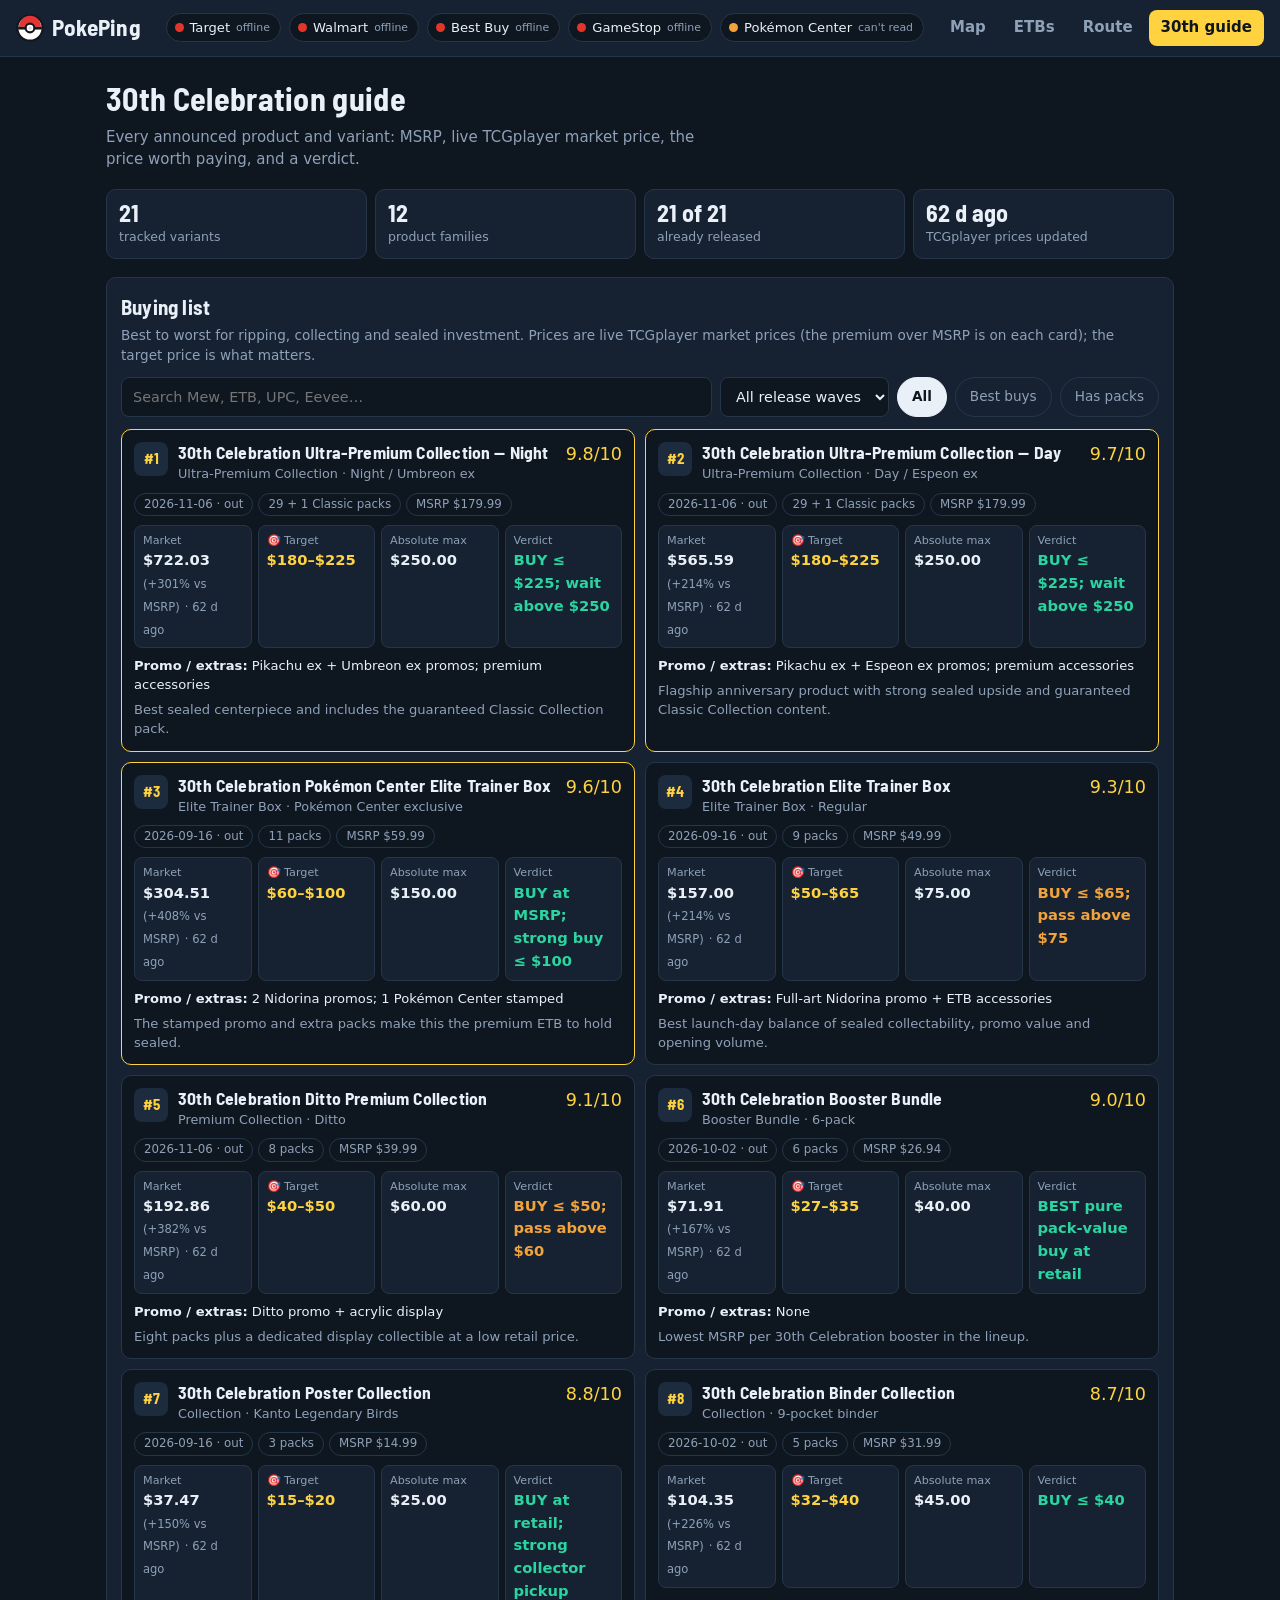
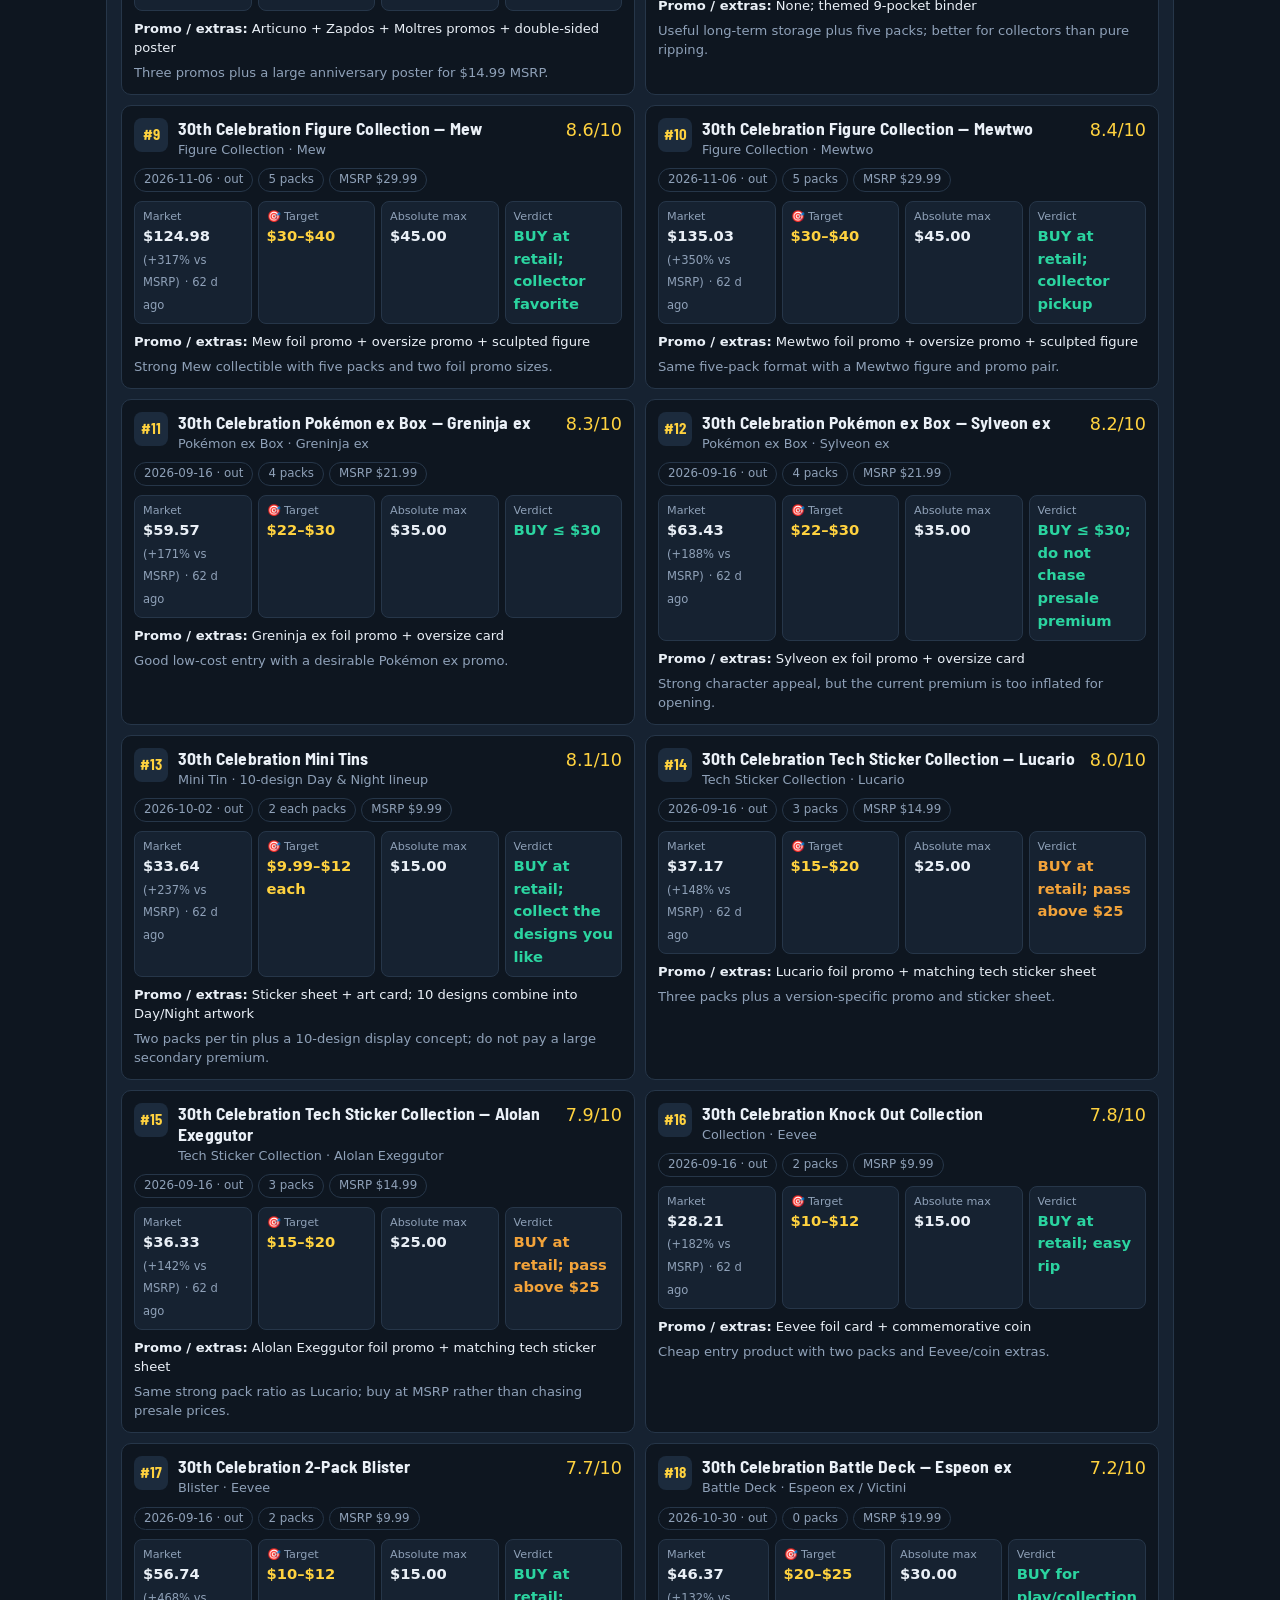
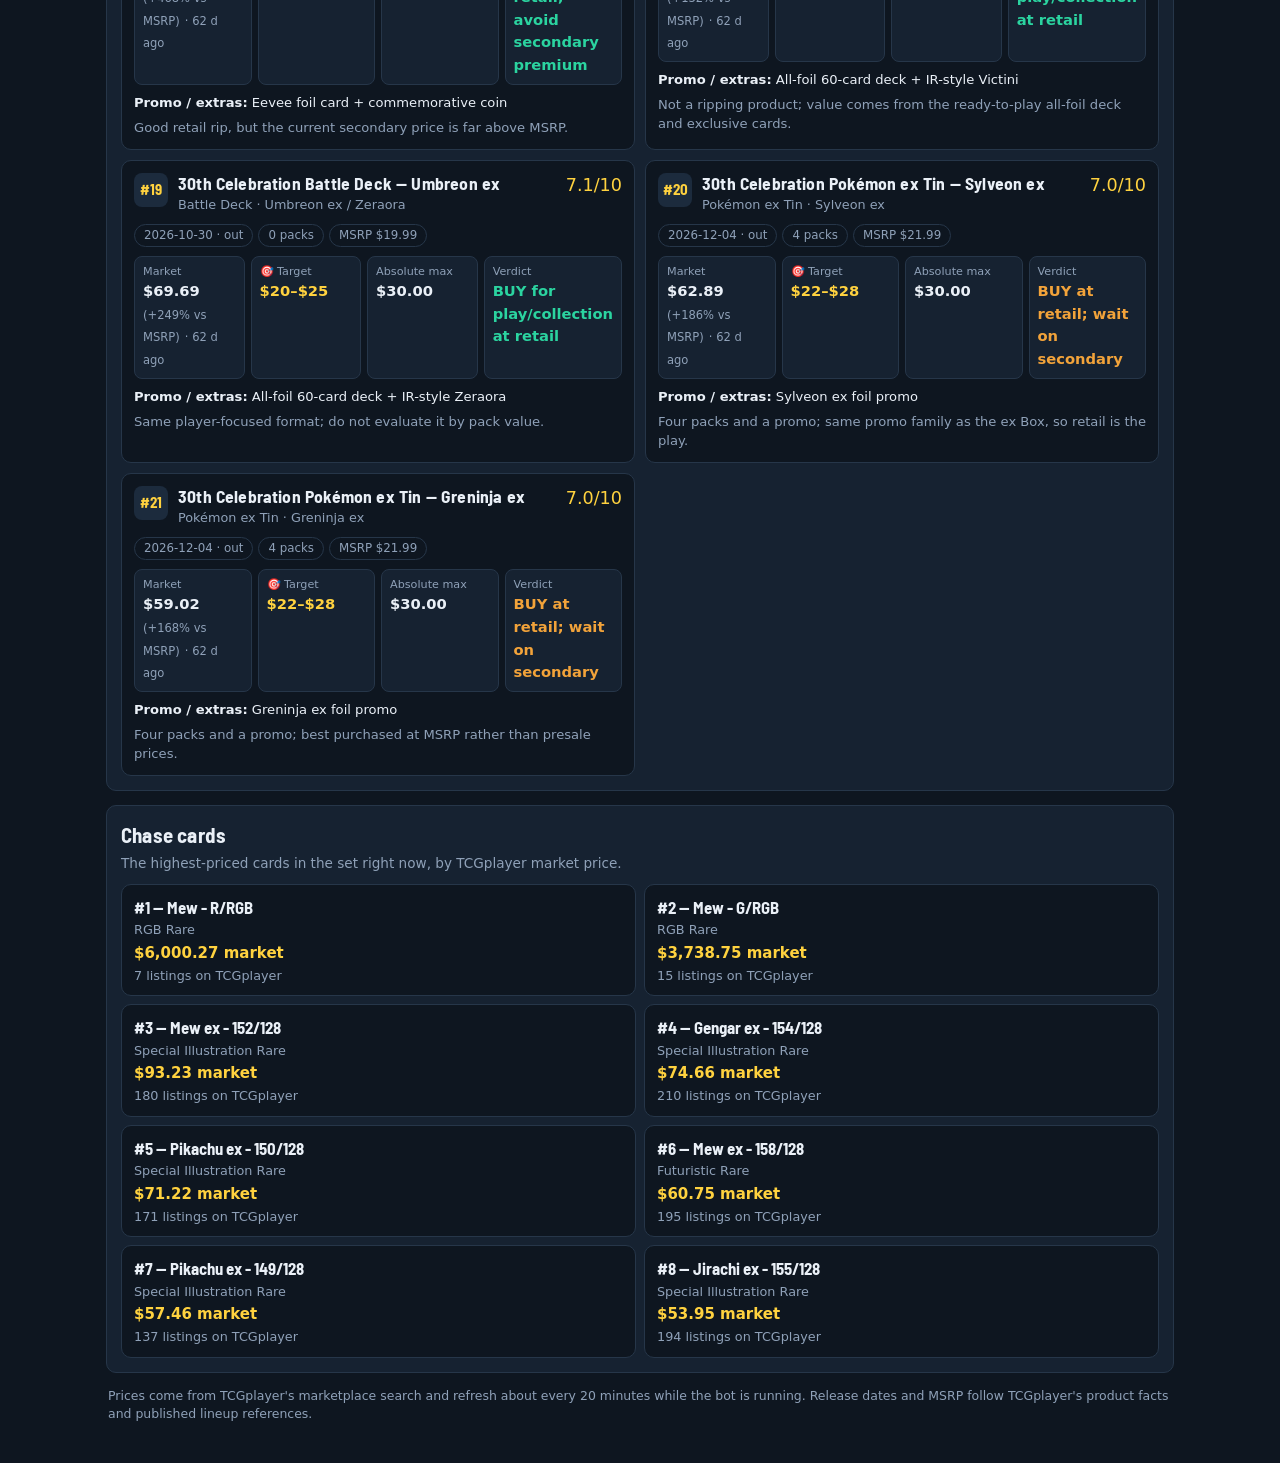
==== commit de0bb78e: "feat: ETB watchlist, coverage board (new ETBs tab), 12 GameStop seeds, honest retail prices - config" ====
--- a/docs/30th.html
+++ b/docs/30th.html
@@ -17,6 +17,7 @@
     <div class="lamps" id="lamps" aria-label="Which retailers the bot can currently read"></div>
     <nav class="nav" aria-label="Pages">
       <a href="index.html">Map</a>
+      <a href="etbs.html">ETBs</a>
       <a href="route.html">Route</a>
       <a href="30th.html" aria-current="page">30th guide</a>
     </nav>
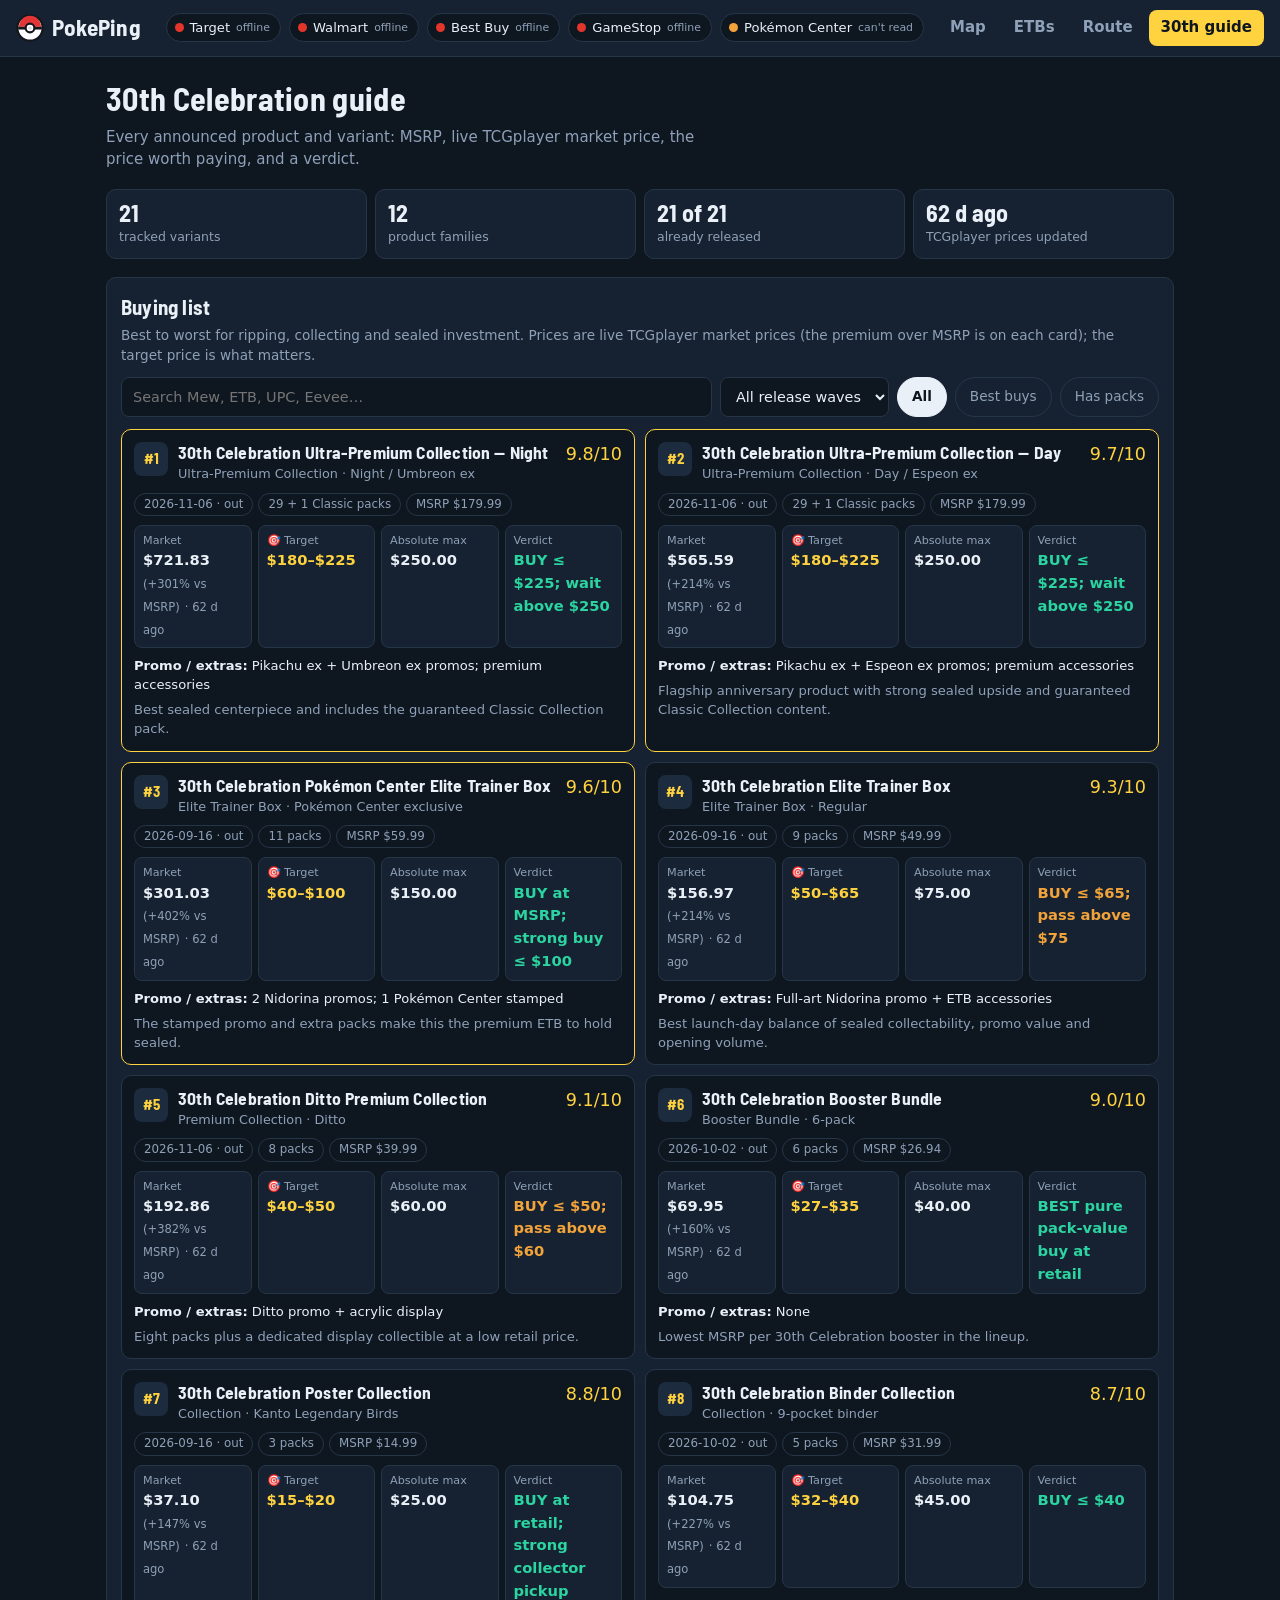
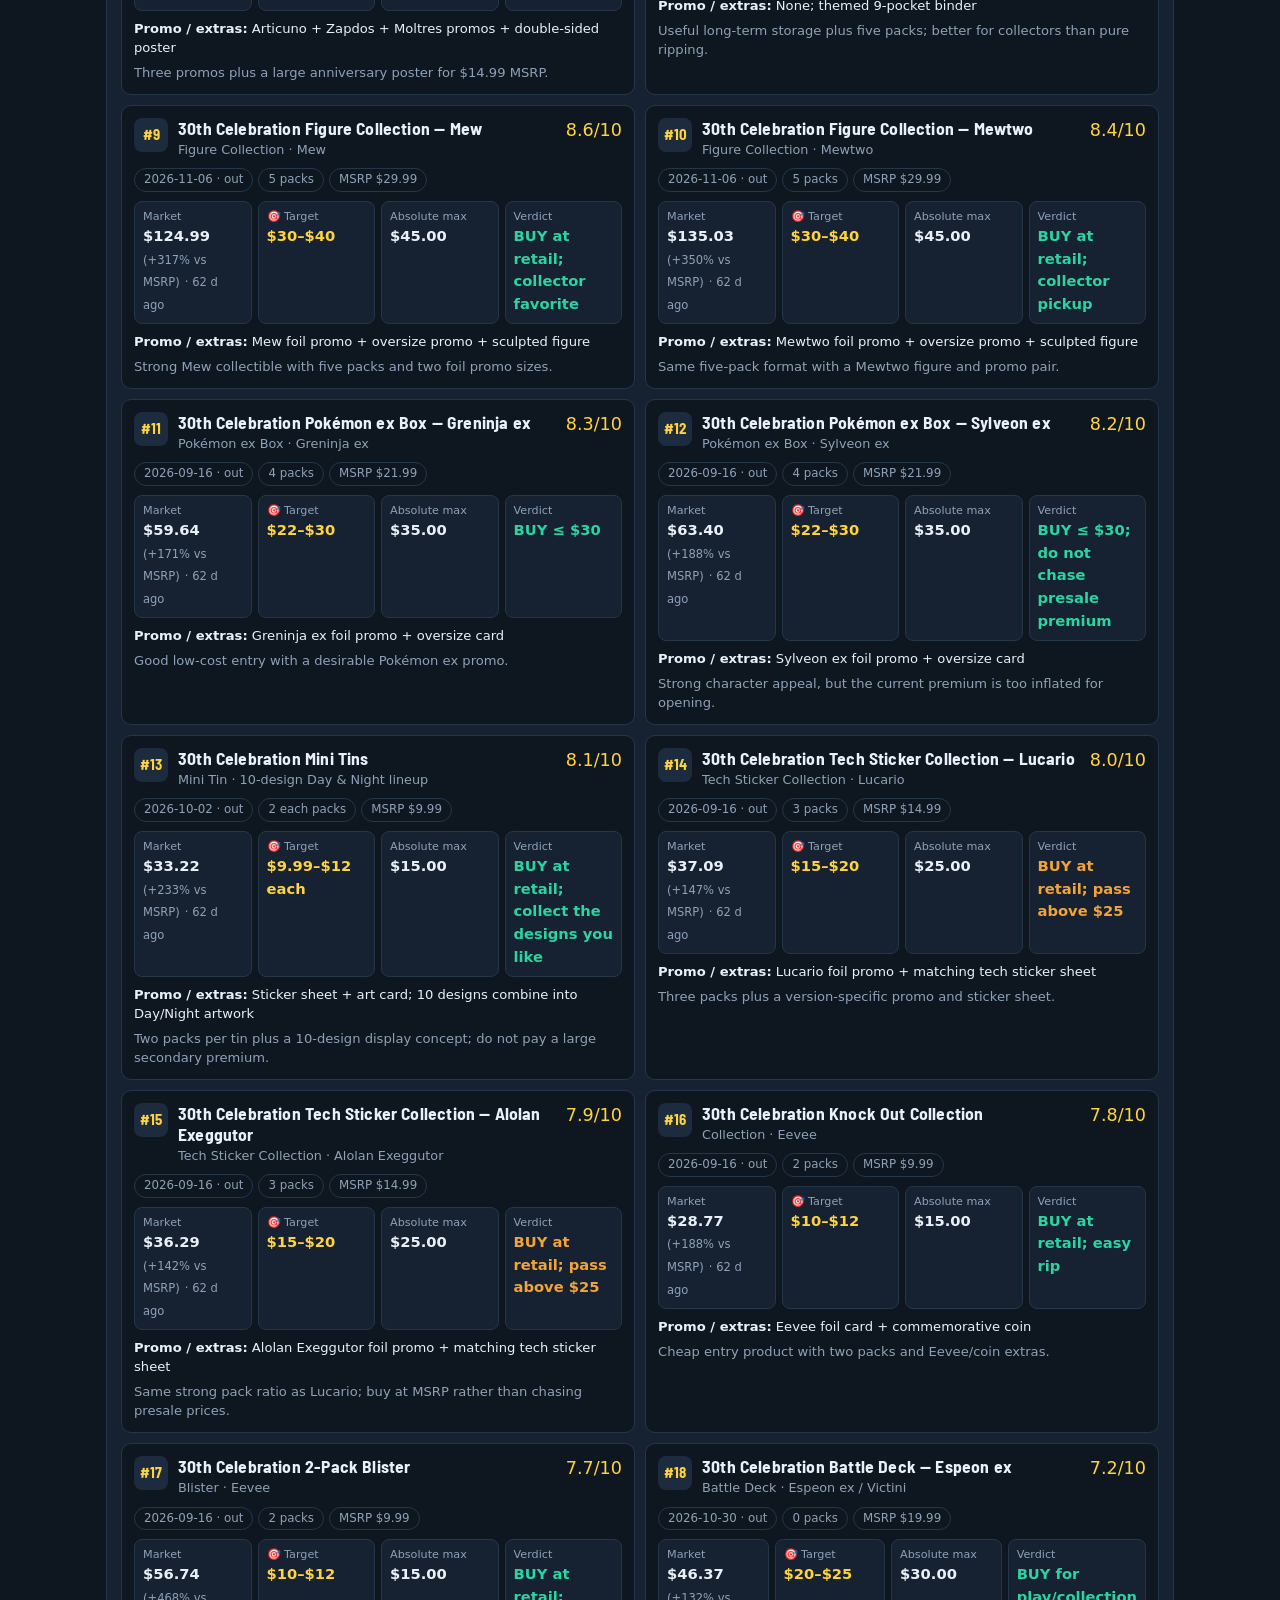
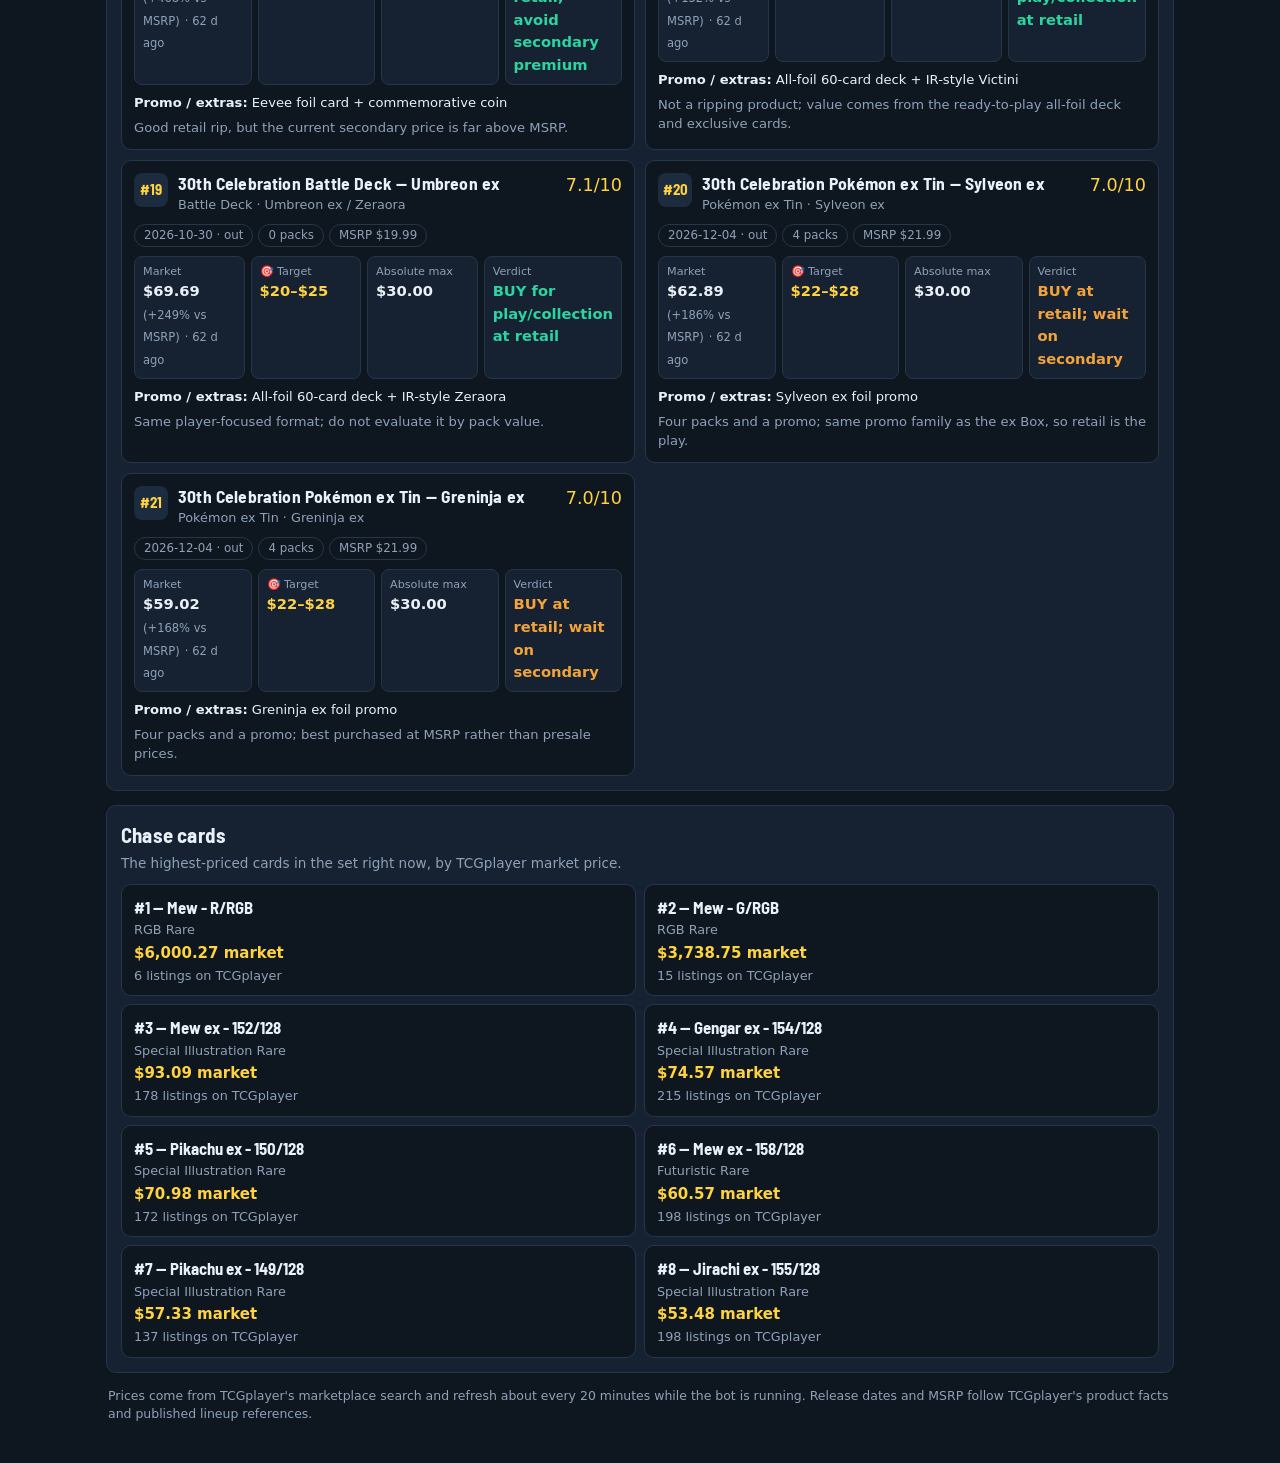
==== commit 27836c0c: "fix: version every script/stylesheet URL and verify the deployed site after each Pages build Marco s" ====
--- a/docs/30th.html
+++ b/docs/30th.html
@@ -8,8 +8,8 @@
   <link rel="icon" href="favicon.svg" type="image/svg+xml">
   <link rel="preconnect" href="https://fonts.googleapis.com">
   <link href="https://fonts.googleapis.com/css2?family=Barlow+Semi+Condensed:wght@500;600;700&display=swap" rel="stylesheet">
-  <link rel="stylesheet" href="css/site.css">
-  <link rel="stylesheet" href="css/guide.css">
+  <link rel="stylesheet" href="css/site.css?v=7d6c4bca">
+  <link rel="stylesheet" href="css/guide.css?v=8d822c71">
 </head>
 <body class="page">
   <header class="topbar">
@@ -54,8 +54,8 @@
     </section>
     <p class="footer">Prices come from TCGplayer's marketplace search and refresh about every 20 minutes while the bot is running. Release dates and MSRP follow TCGplayer's product facts and published lineup references.</p>
   </main>
-<script src="js/common.js"></script>
-<script src="js/lamps.js"></script>
+<script src="js/common.js?v=f84d713a"></script>
+<script src="js/lamps.js?v=ee33c6d5"></script>
 <script>
 const money=v=>v==null?'—':('$'+Number(v).toFixed(2));
 const ago=iso=>{const t=Date.parse(iso);if(!iso||Number.isNaN(t))return 'unknown';const m=Math.max(0,Math.round((Date.now()-t)/60000));return m<1?'just now':m<60?m+' min ago':m<1440?Math.floor(m/60)+' h ago':Math.floor(m/1440)+' d ago'};
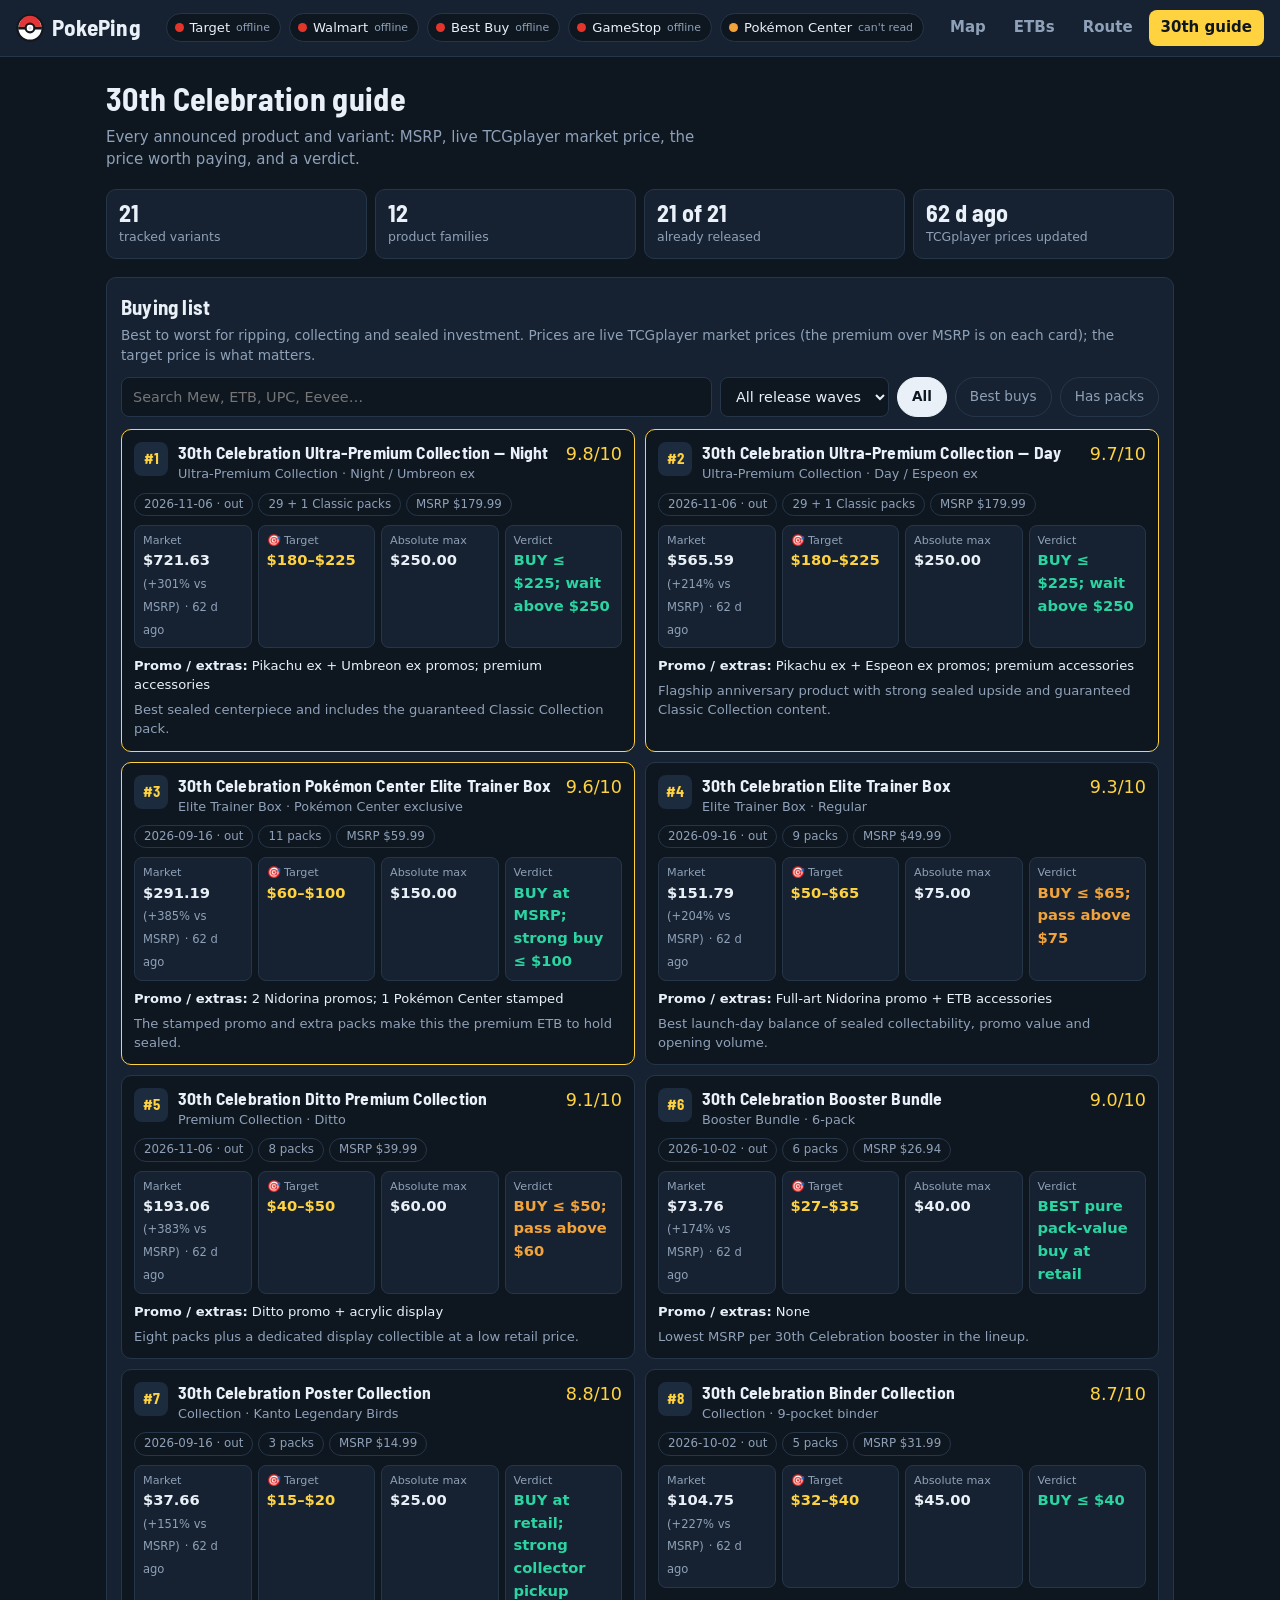
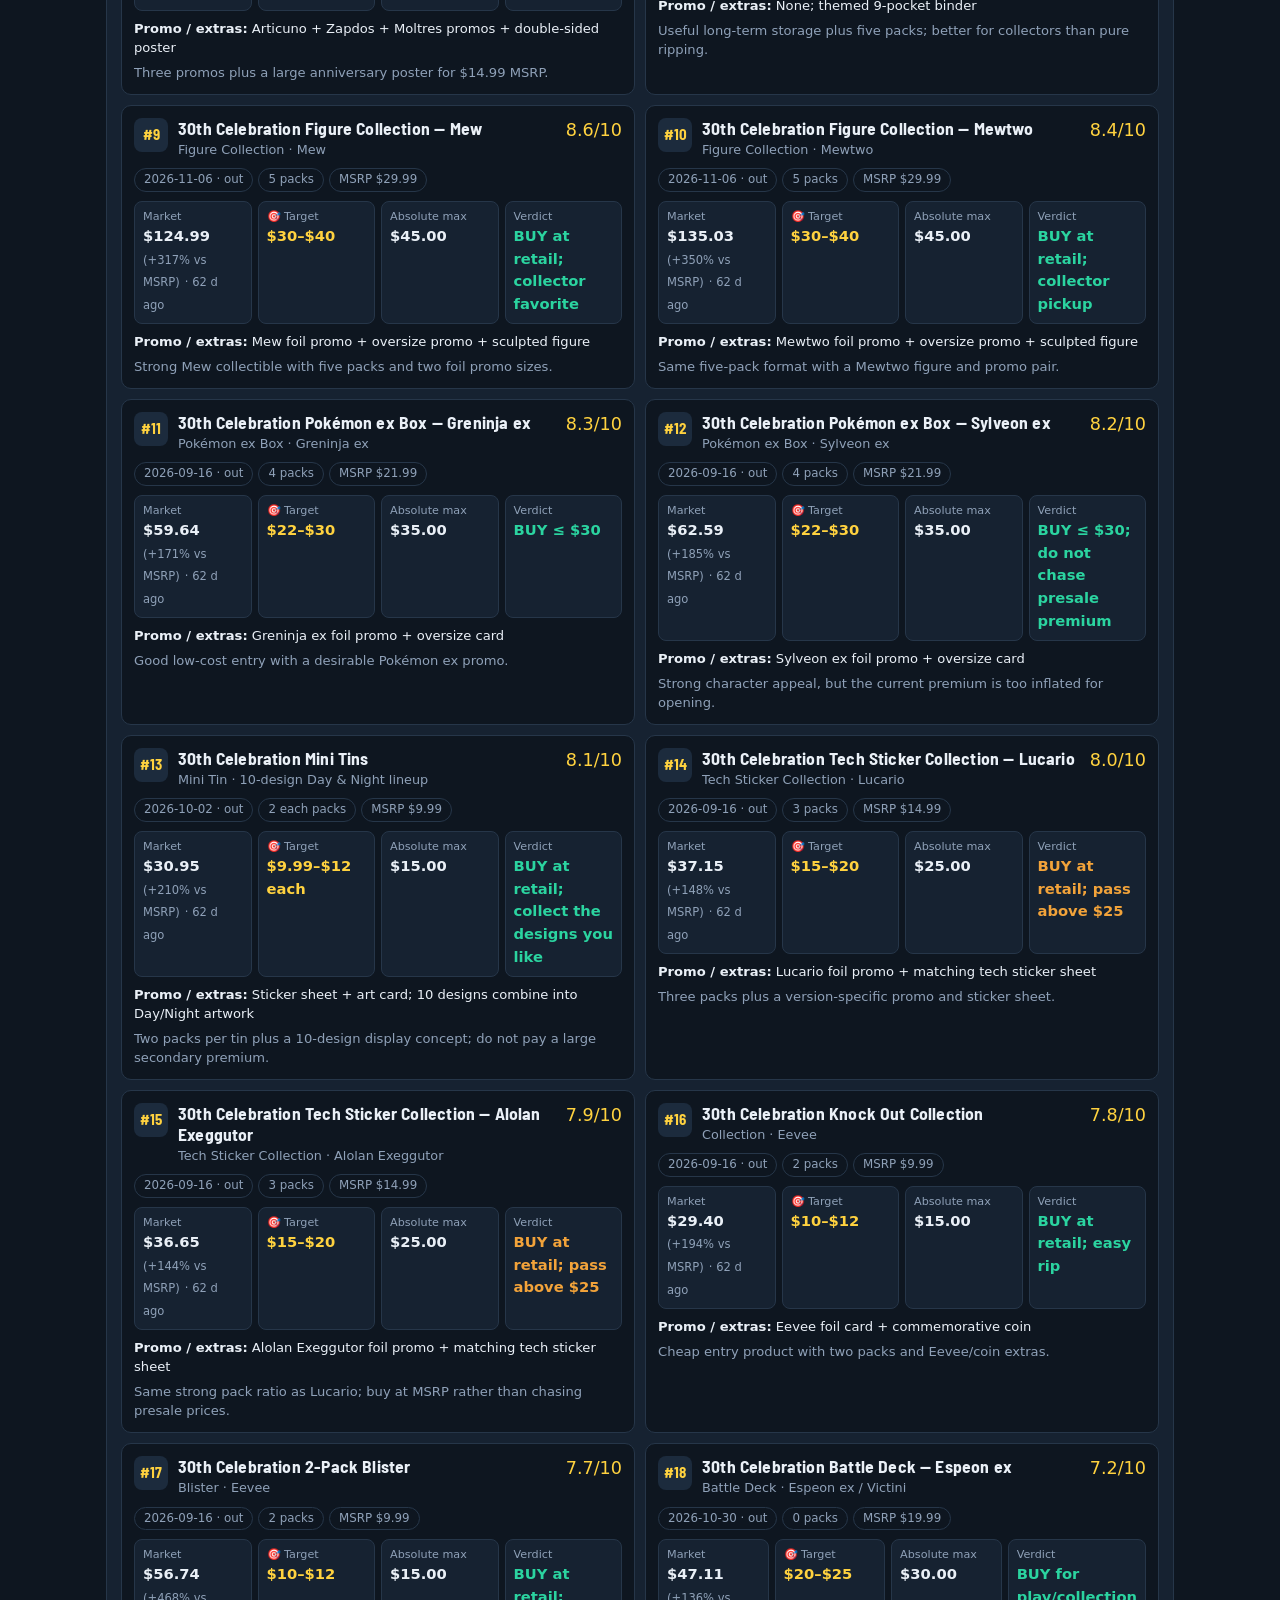
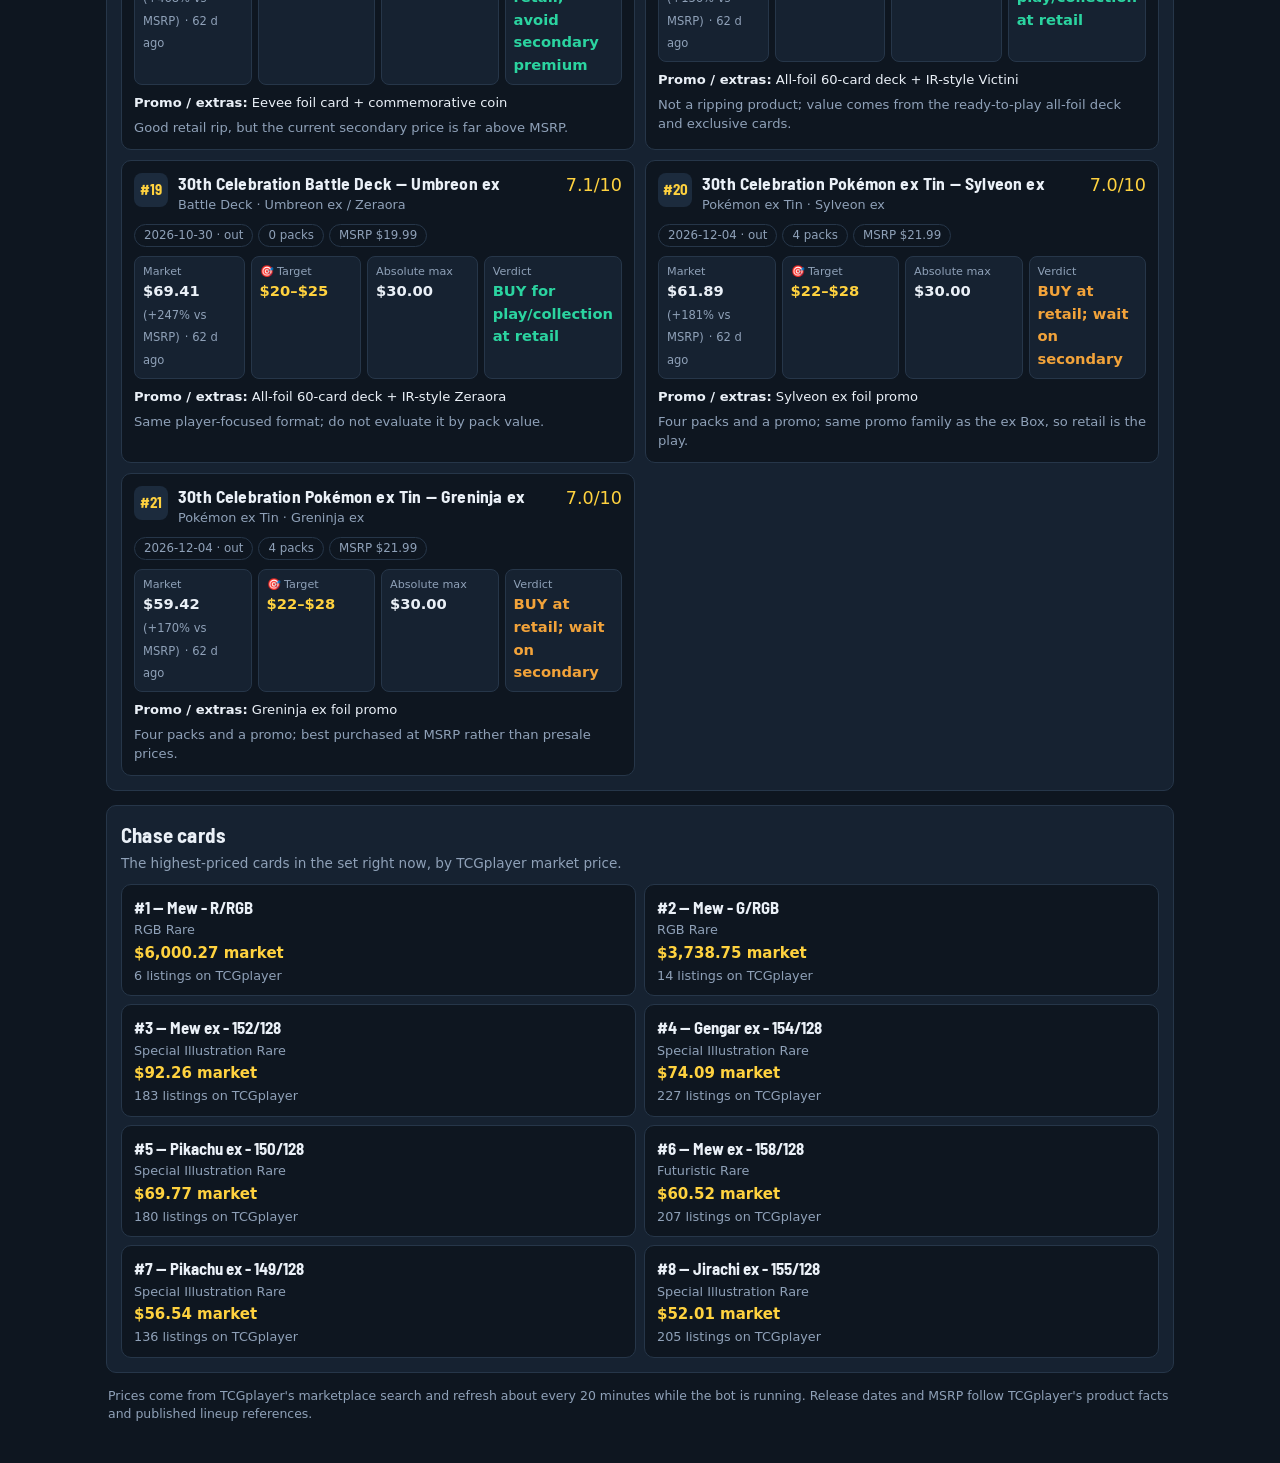
==== commit 8719d47b: "feat: store emails also appear on the website (Live online), from the same record as the Discord ale" ====
--- a/docs/30th.html
+++ b/docs/30th.html
@@ -54,7 +54,7 @@
     </section>
     <p class="footer">Prices come from TCGplayer's marketplace search and refresh about every 20 minutes while the bot is running. Release dates and MSRP follow TCGplayer's product facts and published lineup references.</p>
   </main>
-<script src="js/common.js?v=f84d713a"></script>
+<script src="js/common.js?v=5030e59c"></script>
 <script src="js/lamps.js?v=ee33c6d5"></script>
 <script>
 const money=v=>v==null?'—':('$'+Number(v).toFixed(2));
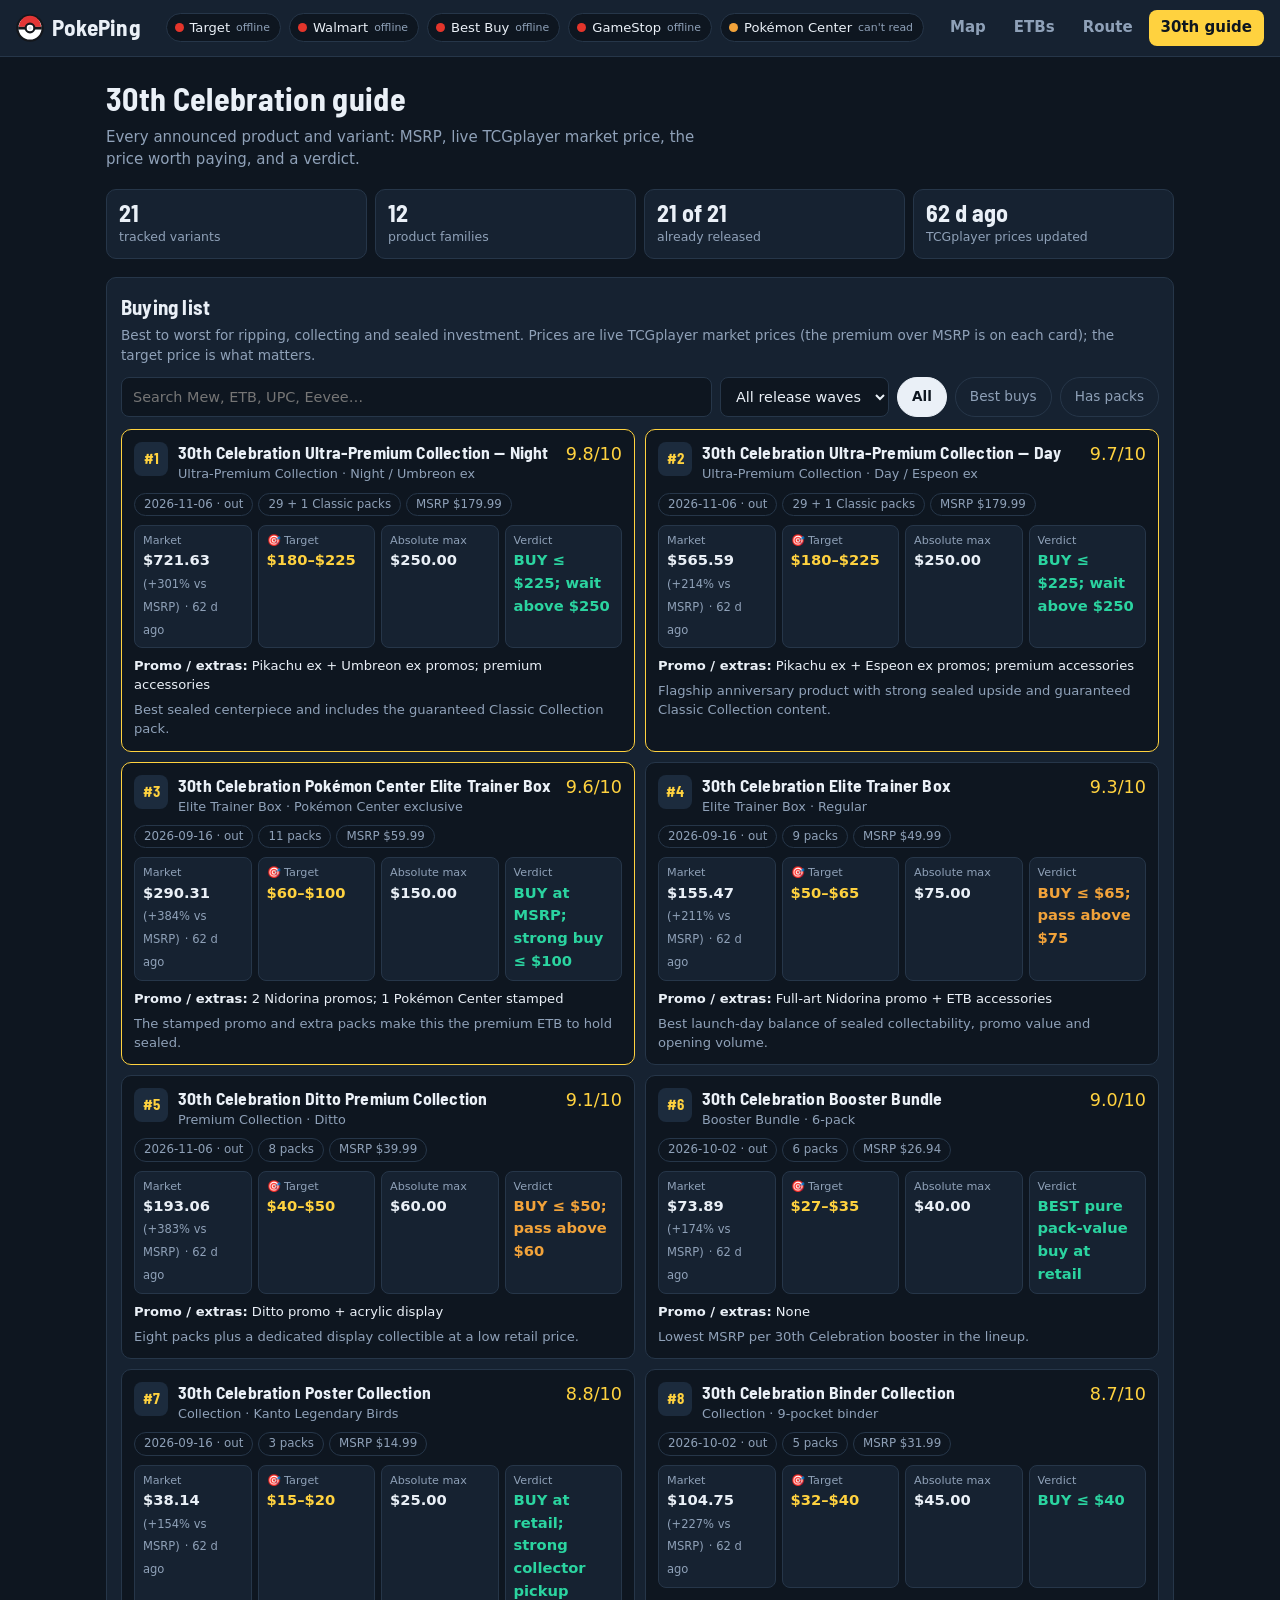
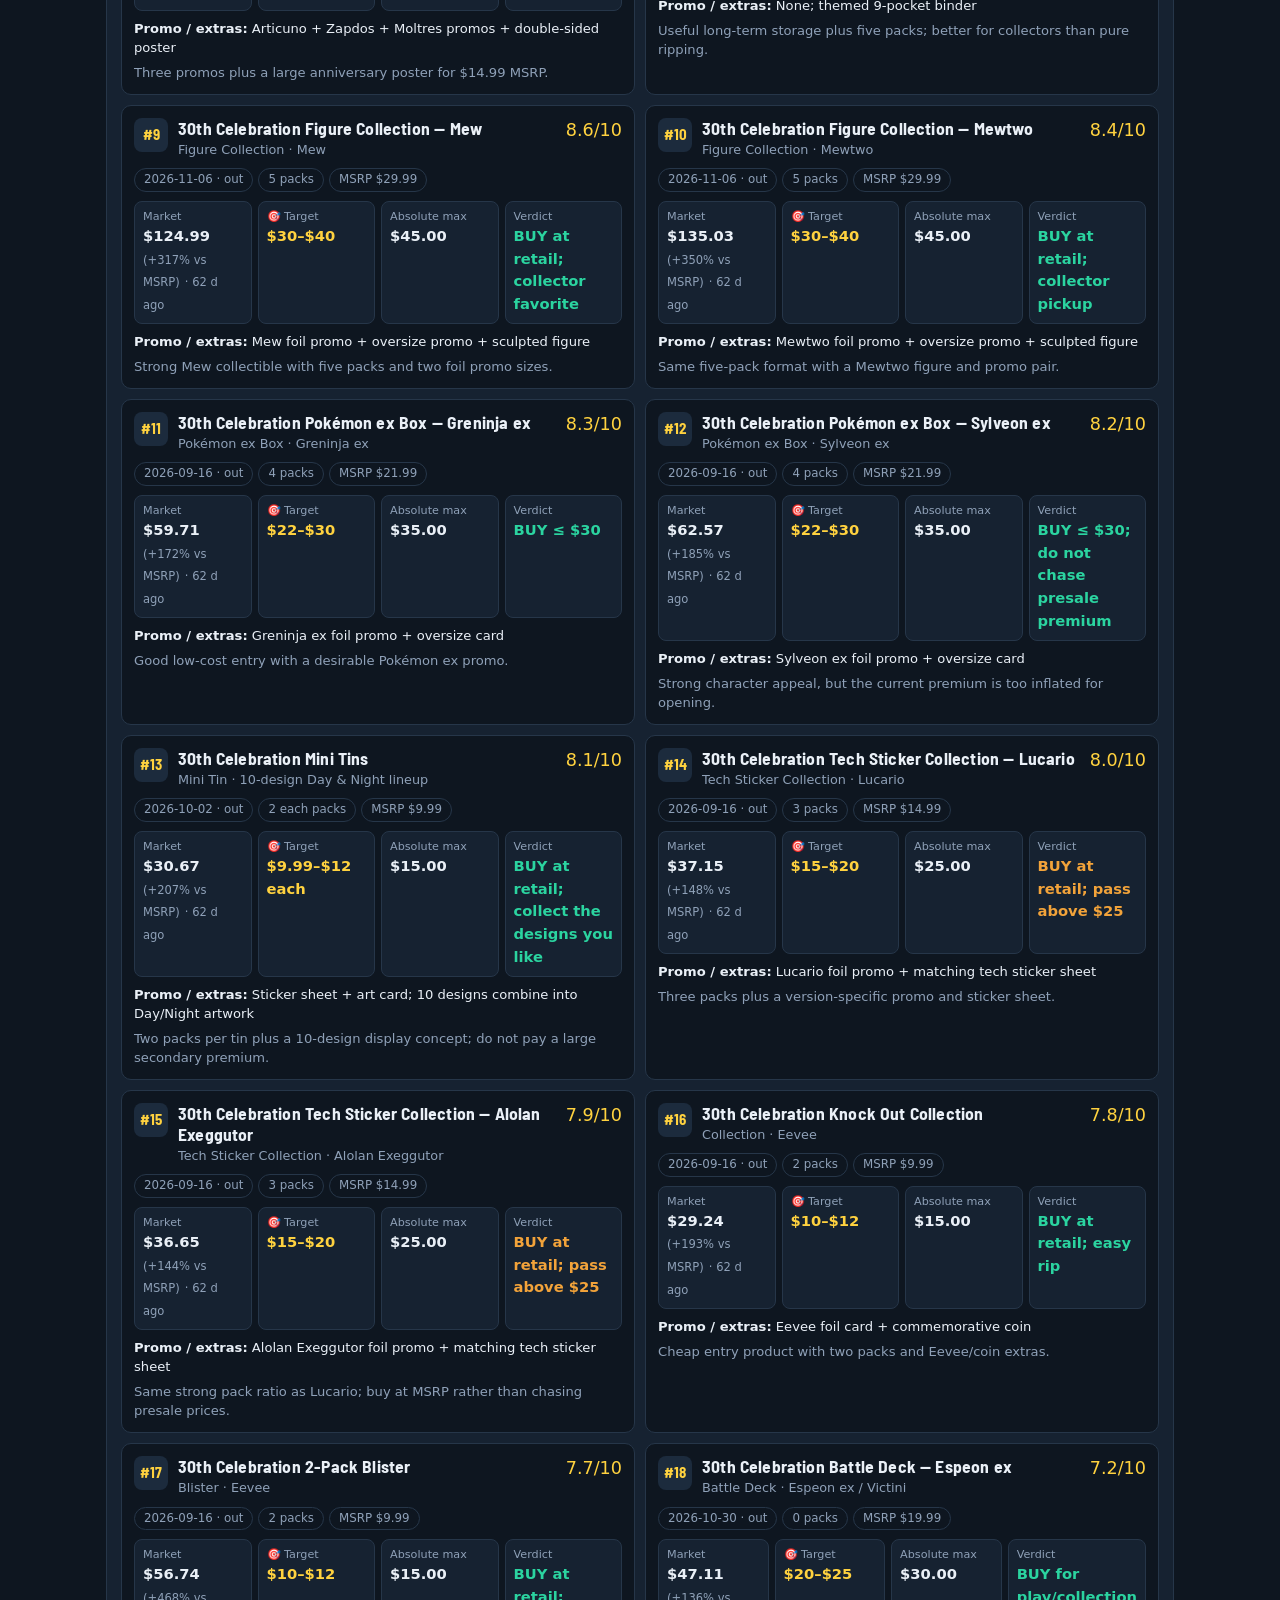
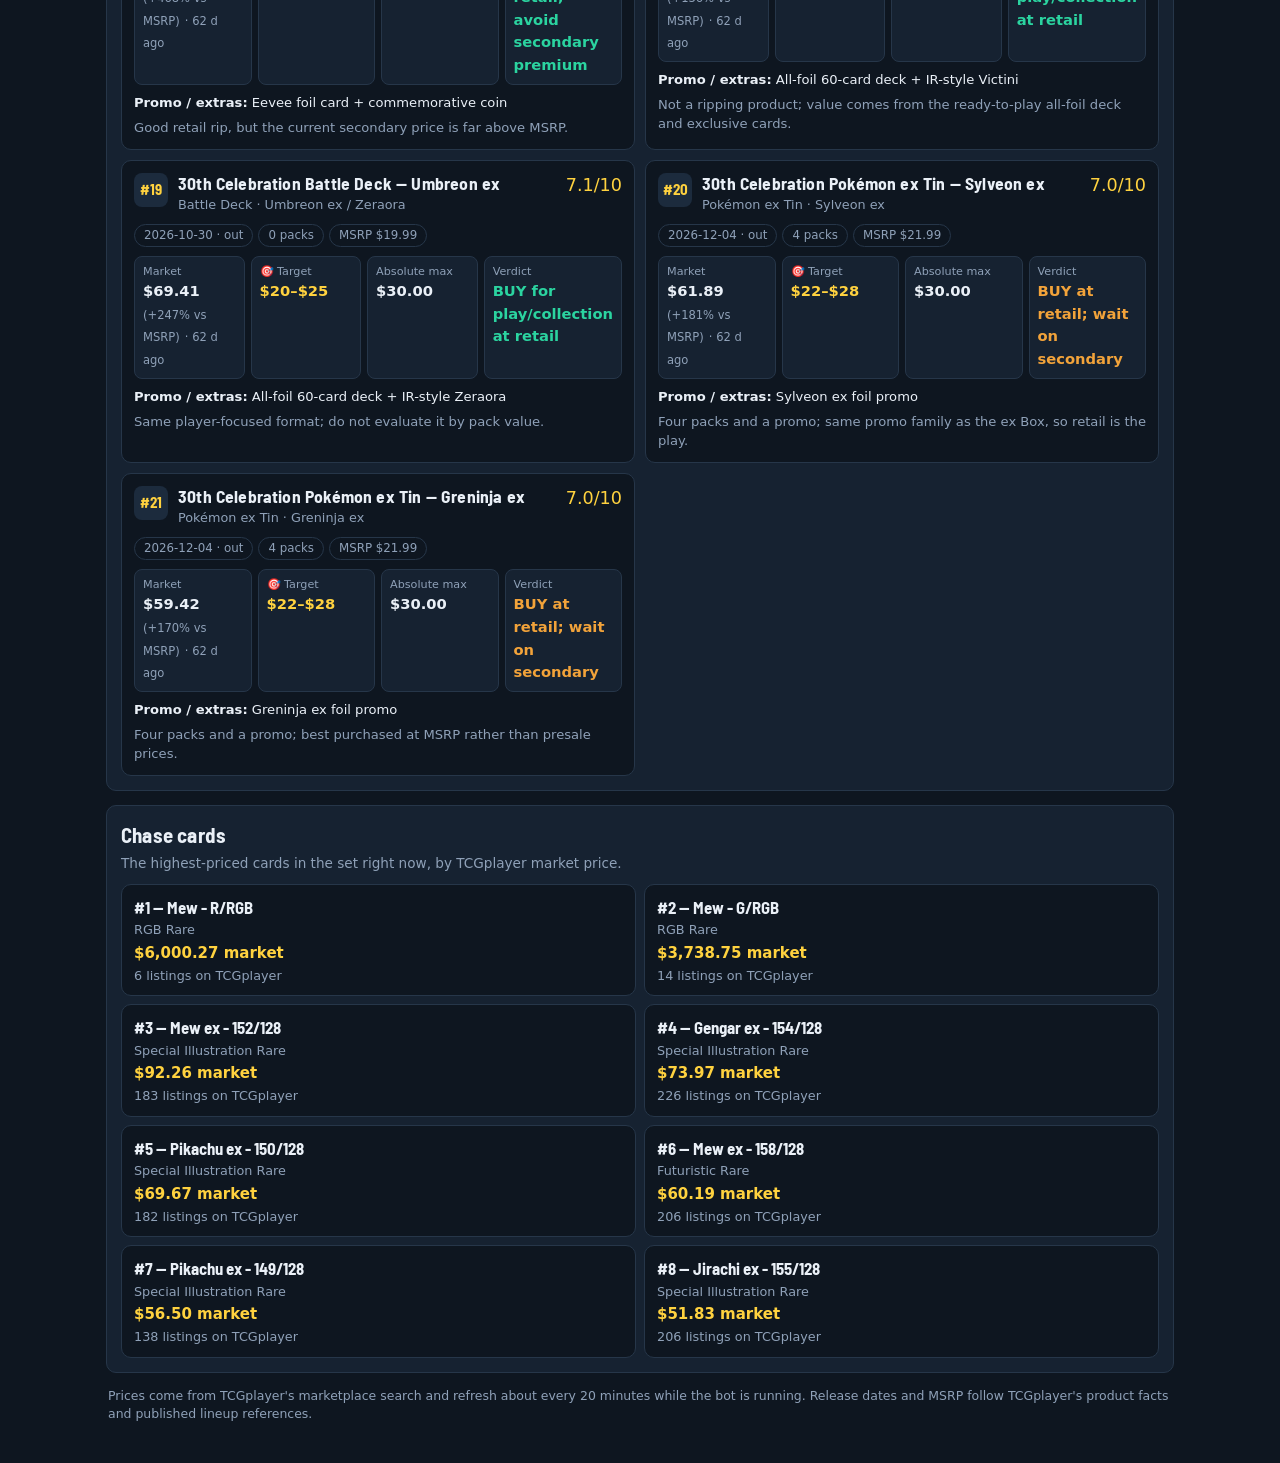
==== commit 73c3e655: "chore: remove the abandoned email route Marco decided not to route store emails through Gmail and Ap" ====
--- a/docs/30th.html
+++ b/docs/30th.html
@@ -54,7 +54,7 @@
     </section>
     <p class="footer">Prices come from TCGplayer's marketplace search and refresh about every 20 minutes while the bot is running. Release dates and MSRP follow TCGplayer's product facts and published lineup references.</p>
   </main>
-<script src="js/common.js?v=5030e59c"></script>
+<script src="js/common.js?v=f84d713a"></script>
 <script src="js/lamps.js?v=ee33c6d5"></script>
 <script>
 const money=v=>v==null?'—':('$'+Number(v).toFixed(2));
